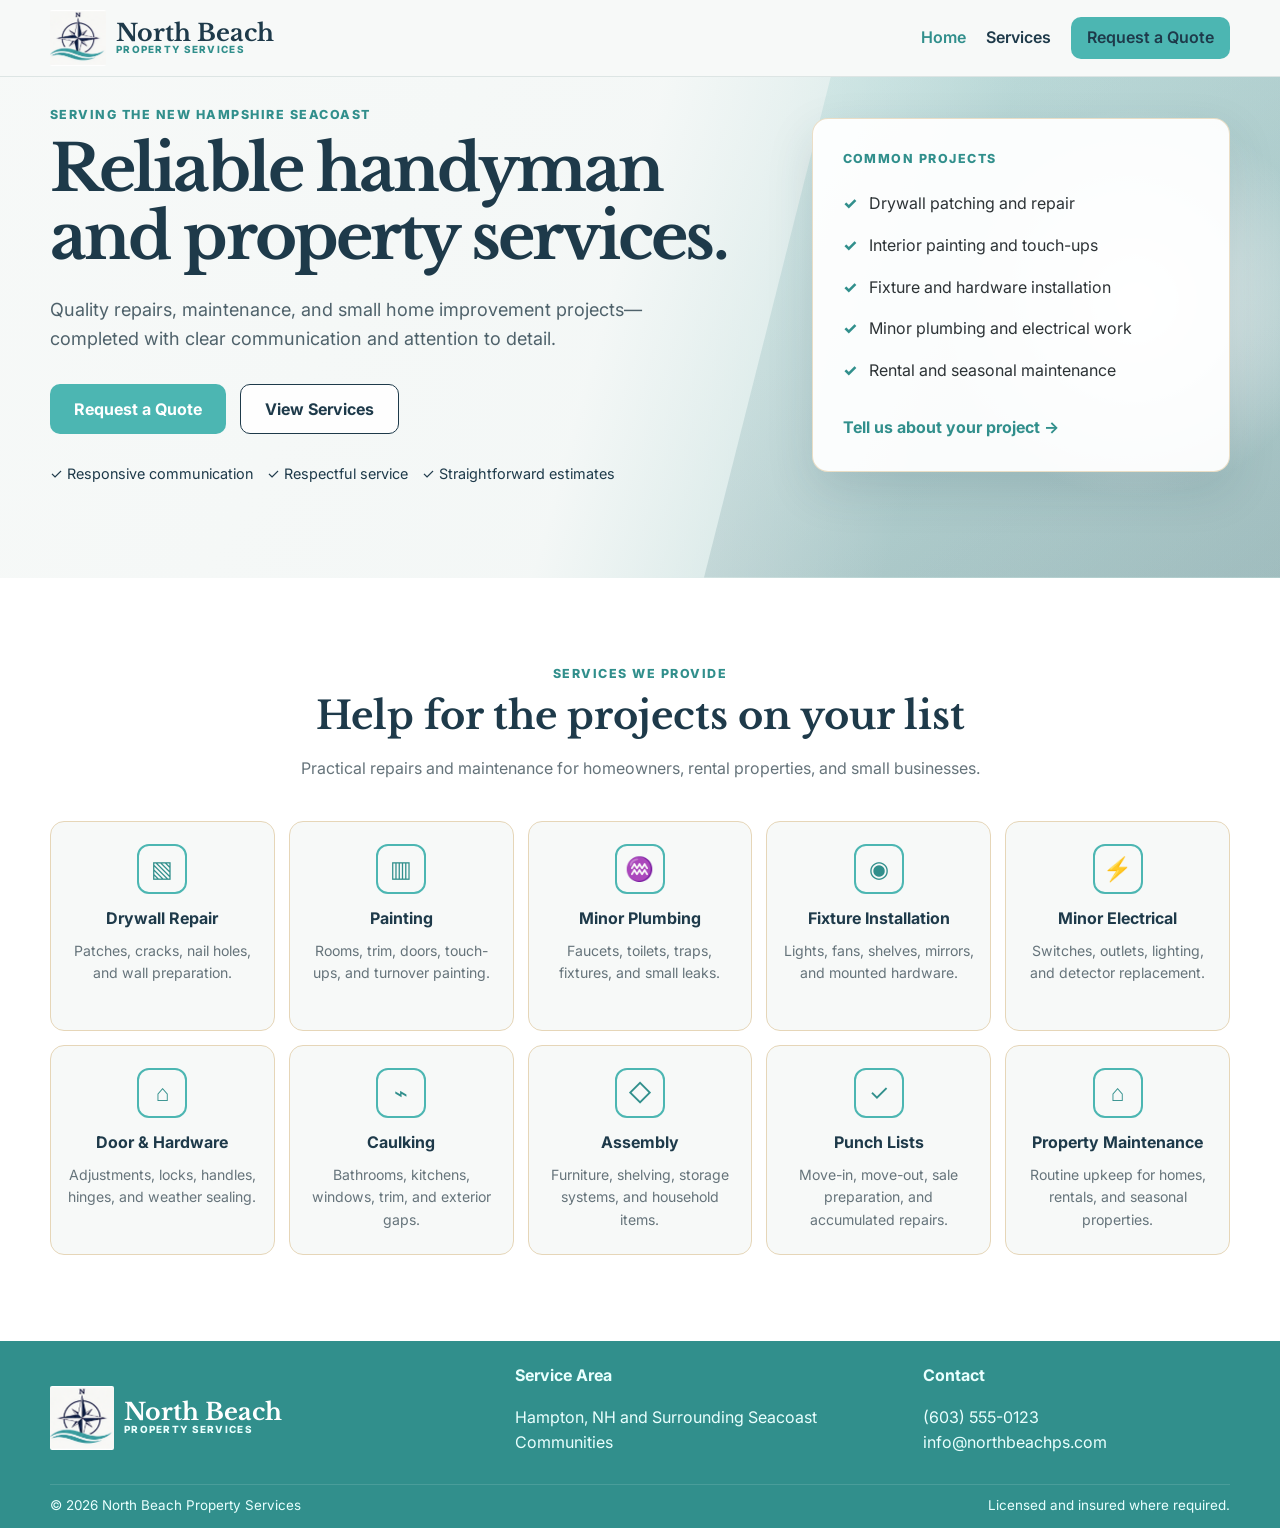
==== index.html @ c3ef2d7e "Updated header" ====
<!DOCTYPE html>
<html lang="en">
<head>
  <meta charset="UTF-8" />
  <meta name="viewport" content="width=device-width, initial-scale=1.0" />
  <meta name="description" content="North Beach Property Services provides dependable handyman, repair, and property maintenance services across the New Hampshire Seacoast." />
  <title>North Beach Property Services | Handyman & Property Maintenance</title>
  <link rel="preconnect" href="https://fonts.googleapis.com">
  <link rel="preconnect" href="https://fonts.gstatic.com" crossorigin>
  <link href="https://fonts.googleapis.com/css2?family=Inter:wght@400;500;600;700&family=Libre+Baskerville:wght@400;700&display=swap" rel="stylesheet">
  <link rel="stylesheet" href="styles.css" />
</head>
<body>
  <header class="site-header">
    <div class="container nav-wrap">
      <a class="brand" href="index.html" aria-label="North Beach Property Services home">
        <span class="logo-mark" aria-hidden="true"></span>
        <span class="brand-text">
          <span class="brand-name">North Beach</span>
          <span class="brand-subtitle">Property Services</span>
        </span>
      </a>
      <button class="menu-button" aria-label="Open navigation" aria-expanded="false">&#9776;</button>
      <nav class="site-nav" aria-label="Primary navigation">
        <a class="active" href="index.html">Home</a>
        <a href="#services">Services</a>
        <a class="button button-small" href="quote.html">Request a Quote</a>
      </nav>
    </div>
  </header>

  <main>
    <section class="hero">
      <div class="hero-overlay"></div>
      <div class="container hero-grid">
        <div class="hero-copy-wrap">
          <p class="eyebrow">Serving the New Hampshire Seacoast</p>
          <h1>Reliable handyman and property services.</h1>
          <p class="hero-copy">
            Quality repairs, maintenance, and small home improvement projects—completed
            with clear communication and attention to detail.
          </p>
          <div class="hero-actions">
            <a class="button" href="quote.html">Request a Quote</a>
            <a class="button button-secondary" href="#services">View Services</a>
          </div>
          <div class="trust-row">
            <span>✓ Responsive communication</span>
            <span>✓ Respectful service</span>
            <span>✓ Straightforward estimates</span>
          </div>
        </div>
        <aside class="hero-card">
          <p class="eyebrow">Common projects</p>
          <ul class="check-list">
            <li>Drywall patching and repair</li>
            <li>Interior painting and touch-ups</li>
            <li>Fixture and hardware installation</li>
            <li>Minor plumbing and electrical work</li>
            <li>Rental and seasonal maintenance</li>
          </ul>
          <a class="text-link" href="quote.html">Tell us about your project →</a>
        </aside>
      </div>
    </section>

    <section class="section services-section" id="services">
      <div class="container">
        <div class="section-heading centered">
          <p class="eyebrow">Services we provide</p>
          <h2>Help for the projects on your list</h2>
          <p>Practical repairs and maintenance for homeowners, rental properties, and small businesses.</p>
        </div>
        <div class="service-grid">
          <article class="service-card"><span class="service-icon">▧</span><h3>Drywall Repair</h3><p>Patches, cracks, nail holes, and wall preparation.</p></article>
          <article class="service-card"><span class="service-icon">▥</span><h3>Painting</h3><p>Rooms, trim, doors, touch-ups, and turnover painting.</p></article>
          <article class="service-card"><span class="service-icon">♒</span><h3>Minor Plumbing</h3><p>Faucets, toilets, traps, fixtures, and small leaks.</p></article>
          <article class="service-card"><span class="service-icon">◉</span><h3>Fixture Installation</h3><p>Lights, fans, shelves, mirrors, and mounted hardware.</p></article>
          <article class="service-card"><span class="service-icon">⚡</span><h3>Minor Electrical</h3><p>Switches, outlets, lighting, and detector replacement.</p></article>
          <article class="service-card"><span class="service-icon">⌂</span><h3>Door & Hardware</h3><p>Adjustments, locks, handles, hinges, and weather sealing.</p></article>
          <article class="service-card"><span class="service-icon">⌁</span><h3>Caulking</h3><p>Bathrooms, kitchens, windows, trim, and exterior gaps.</p></article>
          <article class="service-card"><span class="service-icon">◇</span><h3>Assembly</h3><p>Furniture, shelving, storage systems, and household items.</p></article>
          <article class="service-card"><span class="service-icon">✓</span><h3>Punch Lists</h3><p>Move-in, move-out, sale preparation, and accumulated repairs.</p></article>
          <article class="service-card"><span class="service-icon">⌂</span><h3>Property Maintenance</h3><p>Routine upkeep for homes, rentals, and seasonal properties.</p></article>
        </div>
      </div>
    </section>

  </main>

  <footer class="site-footer">
    <div class="container footer-grid">
      <div class="footer-brand" aria-label="North Beach Property Services">
        <span class="logo-mark" aria-hidden="true"></span>
        <span class="brand-text">
          <span class="brand-name">North Beach</span>
          <span class="brand-subtitle">Property Services</span>
        </span>
      </div>
      <div><strong>Service Area</strong><p>Hampton, NH and Surrounding Seacoast Communities</p></div>
      <div><strong>Contact</strong><p><a href="tel:+16035550123">(603) 555-0123</a><br><a href="mailto:info@northbeachps.com">info@northbeachps.com</a></p></div>
    </div>
    <div class="container footer-bottom">
      <span>© <span id="year"></span> North Beach Property Services</span>
      <span>Licensed and insured where required.</span>
    </div>
  </footer>
  <script src="site.js"></script>
</body>
</html>
---- styles.css ----
/* North Beach Property Services — Seafoam & Slate */
:root {
  --slate: #1E3A4A;
  --slate-dark: #132A37;
  --seafoam: #4CB6B2;
  --seafoam-dark: #318F8C;
  --sand: #E6D6B8;
  --foam: #F7F9F8;
  --charcoal: #2D3336;
  --white: #FFFFFF;
  --muted: #66747B;
  --line: #DDE5E4;
  --shadow: 0 18px 48px rgba(30, 58, 74, .13);
  --radius: 16px;
}
* { box-sizing: border-box; }
html { scroll-behavior: smooth; }
body { margin:0; color:var(--charcoal); background:var(--foam); font-family:"Inter",sans-serif; line-height:1.6; }
a { color:inherit; }
.container { width:min(1180px,calc(100% - 40px)); margin:auto; }
.narrow { width:min(780px,calc(100% - 40px)); }
.site-header { position:sticky; top:0; z-index:20; background:rgba(247,249,248,.96); border-bottom:1px solid var(--line); backdrop-filter:blur(10px); }
.nav-wrap { min-height:76px; display:flex; align-items:center; justify-content:space-between; gap:22px; }
.site-header .brand,.footer-brand { display:inline-flex !important; align-items:center; flex-direction:row; gap:10px; text-decoration:none !important; }
.brand { flex:0 1 auto; min-width:0; }
.logo-mark { width:56px; height:56px; display:block; overflow:hidden; flex:0 0 auto; border-radius:2px; background:url("north_beach_compass_waves_logo.png") center / 134% auto no-repeat; }
.brand > img { width:56px !important; height:56px !important; display:block; object-fit:cover; flex:0 0 auto; }
.brand-text { display:grid; gap:1px; line-height:1; }
.brand-text,.brand-text span { text-decoration:none !important; }
.brand-name { color:var(--slate); font-family:"Libre Baskerville",serif; font-size:1.48rem; font-weight:700; white-space:nowrap; }
.brand-subtitle { color:var(--seafoam-dark); font-size:.62rem; font-weight:800; letter-spacing:.13em; text-transform:uppercase; white-space:nowrap; }
.site-nav { display:flex; align-items:center; gap:20px; flex:0 0 auto; }
.site-nav a { text-decoration:none; font-weight:600; color:var(--slate); }
.site-nav a:hover:not(.button), .site-nav a.active:not(.button) { color:var(--seafoam-dark); }
.menu-button { display:none; border:0; background:transparent; color:var(--slate); font-size:1.6rem; }
.button { display:inline-flex; align-items:center; justify-content:center; min-height:50px; padding:0 24px; border:0; border-radius:10px; background:var(--seafoam); color:var(--white); text-decoration:none; font:inherit; font-weight:700; cursor:pointer; transition:.2s; }
.button:hover { background:var(--seafoam-dark); transform:translateY(-1px); }
.site-nav .button.active { background:var(--slate); color:var(--white); box-shadow:inset 0 0 0 2px var(--seafoam); }
.site-nav .button.active:hover { background:var(--slate-dark); }
.button-small { min-height:42px; padding:0 16px; }
.button-secondary { color:var(--slate); background:rgba(255,255,255,.9); border:1px solid var(--slate); }
.button-secondary:hover { background:var(--white); }
.button-light { color:var(--slate); background:var(--white); }
.eyebrow { margin:0 0 10px; color:var(--seafoam-dark); font-size:.78rem; font-weight:800; letter-spacing:.12em; text-transform:uppercase; }
h1,h2,h3 { color:var(--slate); }
h1,h2 { font-family:"Libre Baskerville",serif; }
.hero { position:relative; overflow:hidden; padding:28px 0 92px; background:linear-gradient(105deg,rgba(247,249,248,.98) 0%,rgba(247,249,248,.94) 47%,rgba(247,249,248,.25) 72%), linear-gradient(140deg,#d9eceb,#a9cfcd); }
.hero:after { content:""; position:absolute; inset:0 0 0 55%; background:radial-gradient(circle at 75% 45%,rgba(255,255,255,.9),transparent 38%), linear-gradient(145deg,rgba(76,182,178,.12),rgba(30,58,74,.18)); clip-path:polygon(22% 0,100% 0,100% 100%,0 100%); }
.hero-grid { position:relative; z-index:2; display:grid; grid-template-columns:1.2fr .72fr; gap:64px; align-items:center; }
.hero h1 { max-width:720px; margin:0; font-size:clamp(2.7rem,5vw,4.8rem); line-height:1.06; letter-spacing:-.045em; }
.hero-copy { max-width:650px; margin:24px 0 0; font-size:1.13rem; color:#4F626B; }
.hero-actions,.trust-row { display:flex; flex-wrap:wrap; gap:14px; }
.hero-actions { margin-top:32px; }
.trust-row { margin-top:28px; color:var(--slate); font-size:.9rem; }
.hero-card { padding:30px; background:rgba(255,255,255,.94); border:1px solid rgba(230,214,184,.8); border-radius:var(--radius); box-shadow:var(--shadow); }
.check-list { margin:14px 0 24px; padding:0; list-style:none; }
.check-list li { position:relative; padding:8px 0 8px 26px; }
.check-list li:before { content:"✓"; position:absolute; left:0; color:var(--seafoam-dark); font-weight:800; }
.text-link { color:var(--seafoam-dark); font-weight:700; text-decoration:none; }
.section { padding:86px 0; }
.services-section { background:var(--white); }
.section-heading { max-width:760px; margin-bottom:40px; }
.centered { text-align:center; margin-left:auto; margin-right:auto; }
.section-heading h2,.cta h2,.area-section h2 { margin:0; font-size:clamp(2rem,3vw,3rem); line-height:1.2; }
.section-heading p:not(.eyebrow), .area-section p { color:var(--muted); }
.service-grid { display:grid; grid-template-columns:repeat(5,1fr); gap:14px; }
.service-card { min-height:210px; padding:22px 16px; text-align:center; border:1px solid var(--sand); border-radius:14px; background:var(--foam); transition:.2s; }
.service-card:hover { transform:translateY(-4px); box-shadow:var(--shadow); }
.service-icon { display:grid; place-items:center; width:50px; height:50px; margin:0 auto 12px; color:var(--seafoam-dark); border:2px solid var(--seafoam); border-radius:12px; font-size:1.45rem; }
.service-card h3 { margin:0 0 8px; font-size:1rem; }
.service-card p { margin:0; color:var(--muted); font-size:.88rem; }
.process-section { background:linear-gradient(135deg,#F2EBDD,var(--foam)); }
.steps { display:grid; grid-template-columns:repeat(3,1fr); gap:24px; }
.steps article { padding:30px; text-align:center; background:rgba(255,255,255,.86); border:1px solid var(--sand); border-radius:var(--radius); }
.steps span,.form-section-heading>span { display:inline-grid; place-items:center; width:42px; height:42px; border-radius:50%; color:white; background:var(--seafoam); font-weight:800; }
.steps p { color:var(--muted); }
.area-section { background:var(--white); }
.area-grid { display:grid; grid-template-columns:1.2fr .8fr; gap:36px; align-items:center; }
.area-card { padding:28px; border-left:5px solid var(--seafoam); background:var(--foam); border-radius:12px; }
.cta { padding:58px 0; color:white; background:linear-gradient(120deg,var(--seafoam),#66C6C2); }
.cta .eyebrow { color:#E9FFFE; }
.cta h2 { color:white; }
.cta-inner { display:flex; align-items:center; justify-content:space-between; gap:30px; }
.site-footer { padding:22px 0 12px; color:#E9FFFE; background:var(--seafoam-dark); }
.footer-grid { display:grid; grid-template-columns:1.15fr 1fr .8fr; gap:24px; align-items:center; }
.footer-brand .logo-mark { width:64px; height:64px; }
.footer-brand .brand-name { color:var(--white); }
.footer-brand .brand-subtitle { color:inherit; }
.site-footer p { color:#E9FFFE; }
.site-footer a { text-decoration:none; }
.footer-bottom { display:flex; justify-content:space-between; gap:20px; margin-top:12px; padding-top:10px; border-top:1px solid rgba(255,255,255,.12); font-size:.84rem; }
.page-hero { position:relative; overflow:hidden; padding:28px 0 72px; background:linear-gradient(105deg,rgba(247,249,248,.98) 0%,rgba(247,249,248,.94) 58%,rgba(247,249,248,.35) 78%), linear-gradient(140deg,#d9eceb,#a9cfcd); }
.page-hero:after { content:""; position:absolute; inset:0 0 0 55%; background:radial-gradient(circle at 75% 45%,rgba(255,255,255,.9),transparent 38%), linear-gradient(145deg,rgba(76,182,178,.12),rgba(30,58,74,.18)); clip-path:polygon(22% 0,100% 0,100% 100%,0 100%); }
.page-hero .container { position:relative; z-index:2; margin-left:max(20px,calc((100% - 1180px) / 2)); margin-right:auto; }
.quote-hero-grid { display:grid; grid-template-columns:minmax(0,1.15fr) 360px; gap:56px; align-items:center; }
.page-hero h1 { max-width:760px; margin:0; color:var(--slate); font-size:clamp(2.7rem,5vw,4.8rem); line-height:1.06; letter-spacing:-.045em; }
.page-hero p:not(.eyebrow) { max-width:650px; margin:24px 0 0; color:#4F626B; font-size:1.13rem; }
.quote-flow { display:grid; gap:10px; padding:22px; background:rgba(255,255,255,.94); border:1px solid rgba(230,214,184,.8); border-radius:var(--radius); box-shadow:var(--shadow); }
.flow-step { position:relative; display:grid; grid-template-columns:42px 1fr; gap:14px; align-items:center; }
.flow-step:not(:last-child) { padding-bottom:12px; }
.flow-step:not(:last-child):after { content:""; position:absolute; left:20px; top:48px; bottom:-4px; width:2px; background:var(--sand); }
.flow-step span { display:grid; place-items:center; width:42px; height:42px; border-radius:50%; color:white; background:var(--seafoam); font-weight:800; }
.flow-step p { margin:0; color:var(--slate); font-weight:700; line-height:1.35; }
.flow-step p:not(.eyebrow) { margin:0; }
.quote-section { background:var(--white); }
.quote-layout { display:grid; grid-template-columns:minmax(0,1fr) 320px; gap:28px; align-items:start; }
.quote-form,.sidebar-card { background:white; border:1px solid var(--line); border-radius:var(--radius); box-shadow:0 8px 30px rgba(30,58,74,.07); }
.form-section { padding:34px; }
.form-section-heading { display:flex; gap:16px; align-items:flex-start; margin-bottom:26px; }
.form-section-heading h2 { margin:0; }
.form-section-heading p { margin:2px 0 0; color:var(--muted); }
.quote-sidebar { display:grid; gap:18px; position:sticky; top:104px; }
.sidebar-card { padding:24px; }
.sidebar-card h3 { margin-top:0; }
.sidebar-card ol { padding-left:20px; color:var(--muted); }
.warning-card { background:#FFF9EE; border-color:var(--sand); }
.jobber-form-wrapper { overflow:visible; }
.jobber-embed { width:100%; min-height:700px; }
.jobber-embed iframe { display:block; width:100%; min-height:700px; border:0; }
.jobber-placeholder { display:grid; min-height:420px; place-content:center; padding:32px; text-align:center; color:var(--muted); background:var(--foam); border:2px dashed var(--sand); border-radius:12px; }
.jobber-placeholder h3 { margin:0 0 8px; }
@media(max-width:1000px){ .service-grid{grid-template-columns:repeat(3,1fr);} .hero-grid,.quote-hero-grid,.quote-layout,.area-grid,.footer-grid{grid-template-columns:1fr;} .quote-sidebar{position:static;} }
@media(max-width:900px){ .menu-button{display:block;} .site-nav{display:none;position:absolute;top:76px;left:0;right:0;padding:20px;flex-direction:column;align-items:stretch;background:var(--foam);border-bottom:1px solid var(--line);} .site-nav.open{display:flex;} }
@media(max-width:640px){ .container{width:min(100% - 28px,1180px);} .hero{padding:24px 0 72px;} .section{padding:62px 0;} .service-grid,.steps{grid-template-columns:1fr;} .hero-card{display:none;} .hero-actions,.trust-row,.cta-inner,.footer-bottom{flex-direction:column;align-items:stretch;} .button{width:100%;} .form-section{padding:24px 18px;} .logo-mark{width:50px;height:50px;} .brand-name{font-size:1.22rem;} .brand-subtitle{font-size:.54rem;letter-spacing:.1em;} .footer-brand .logo-mark{width:72px;height:72px;} }
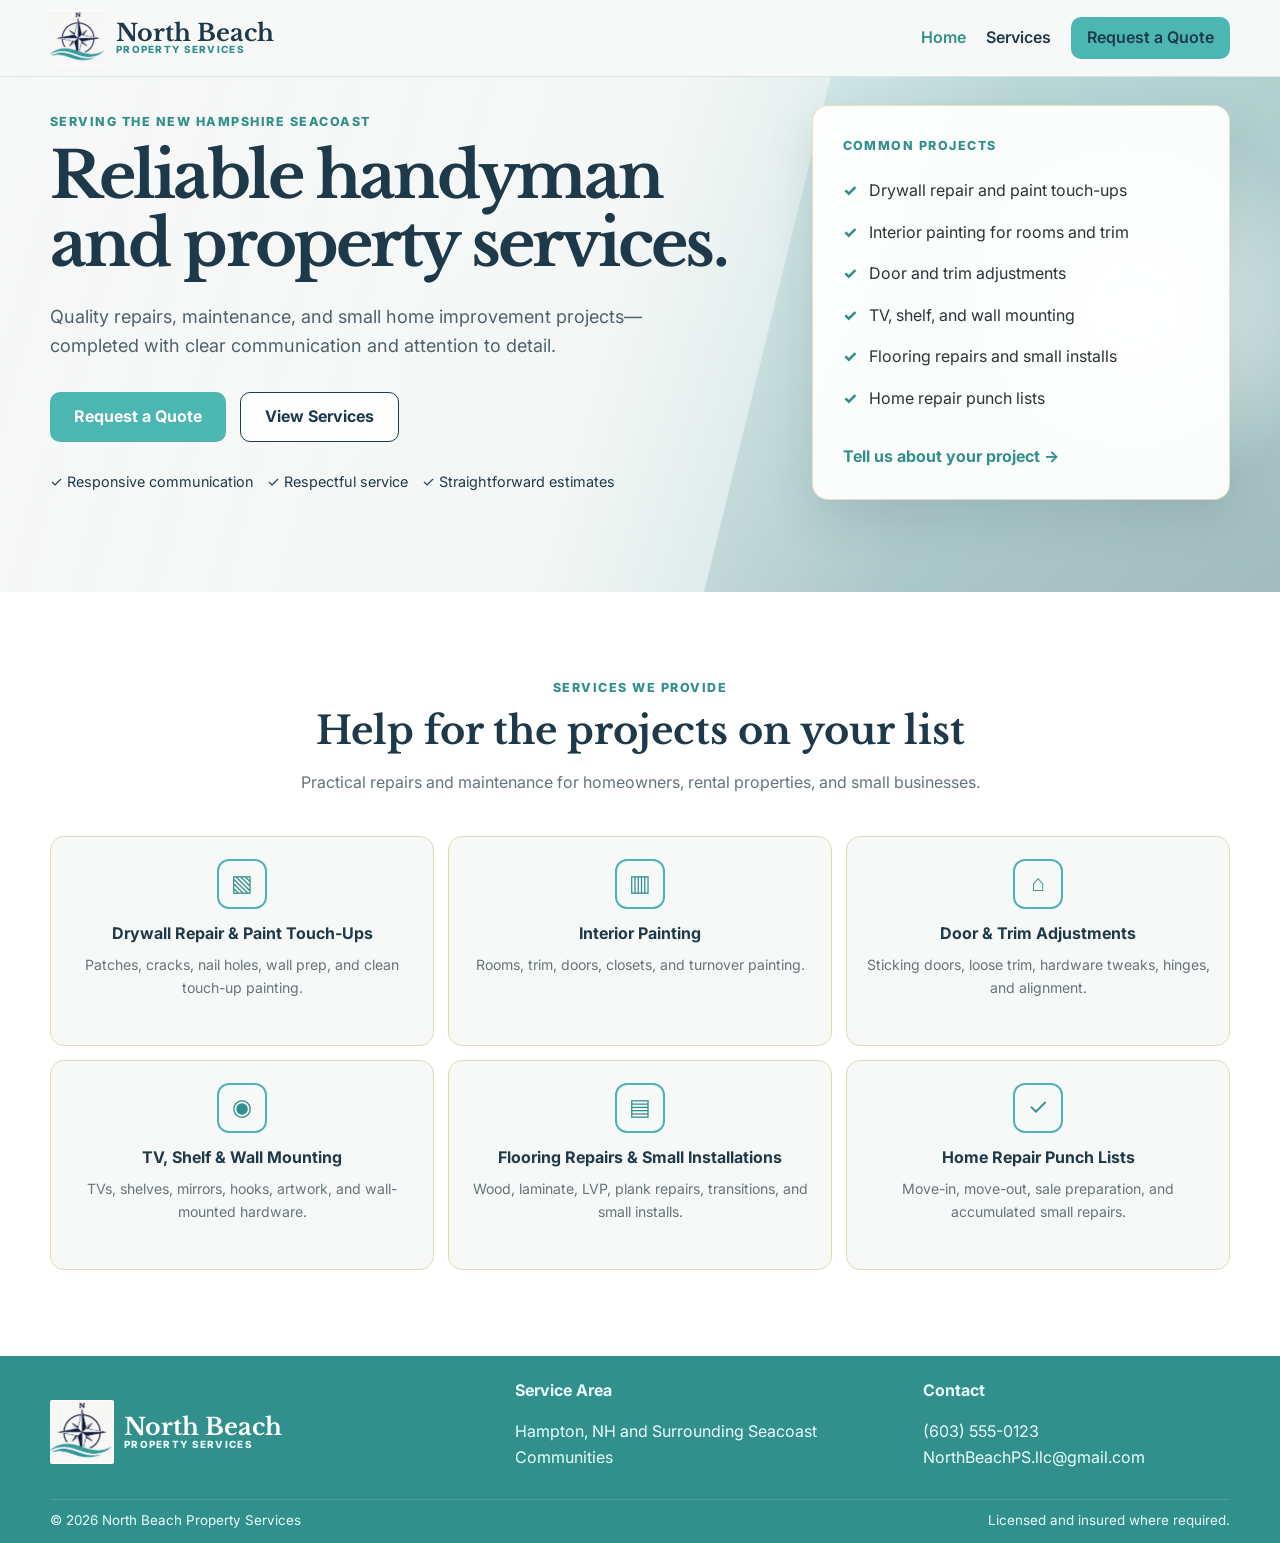
==== commit 98e279de: "Update site after rename of repository" ====
--- a/index.html
+++ b/index.html
@@ -53,11 +53,12 @@
         <aside class="hero-card">
           <p class="eyebrow">Common projects</p>
           <ul class="check-list">
-            <li>Drywall patching and repair</li>
-            <li>Interior painting and touch-ups</li>
-            <li>Fixture and hardware installation</li>
-            <li>Minor plumbing and electrical work</li>
-            <li>Rental and seasonal maintenance</li>
+            <li>Drywall repair and paint touch-ups</li>
+            <li>Interior painting for rooms and trim</li>
+            <li>Door and trim adjustments</li>
+            <li>TV, shelf, and wall mounting</li>
+            <li>Flooring repairs and small installs</li>
+            <li>Home repair punch lists</li>
           </ul>
           <a class="text-link" href="quote.html">Tell us about your project →</a>
         </aside>
@@ -72,16 +73,12 @@
           <p>Practical repairs and maintenance for homeowners, rental properties, and small businesses.</p>
         </div>
         <div class="service-grid">
-          <article class="service-card"><span class="service-icon">▧</span><h3>Drywall Repair</h3><p>Patches, cracks, nail holes, and wall preparation.</p></article>
-          <article class="service-card"><span class="service-icon">▥</span><h3>Painting</h3><p>Rooms, trim, doors, touch-ups, and turnover painting.</p></article>
-          <article class="service-card"><span class="service-icon">♒</span><h3>Minor Plumbing</h3><p>Faucets, toilets, traps, fixtures, and small leaks.</p></article>
-          <article class="service-card"><span class="service-icon">◉</span><h3>Fixture Installation</h3><p>Lights, fans, shelves, mirrors, and mounted hardware.</p></article>
-          <article class="service-card"><span class="service-icon">⚡</span><h3>Minor Electrical</h3><p>Switches, outlets, lighting, and detector replacement.</p></article>
-          <article class="service-card"><span class="service-icon">⌂</span><h3>Door & Hardware</h3><p>Adjustments, locks, handles, hinges, and weather sealing.</p></article>
-          <article class="service-card"><span class="service-icon">⌁</span><h3>Caulking</h3><p>Bathrooms, kitchens, windows, trim, and exterior gaps.</p></article>
-          <article class="service-card"><span class="service-icon">◇</span><h3>Assembly</h3><p>Furniture, shelving, storage systems, and household items.</p></article>
-          <article class="service-card"><span class="service-icon">✓</span><h3>Punch Lists</h3><p>Move-in, move-out, sale preparation, and accumulated repairs.</p></article>
-          <article class="service-card"><span class="service-icon">⌂</span><h3>Property Maintenance</h3><p>Routine upkeep for homes, rentals, and seasonal properties.</p></article>
+          <article class="service-card"><span class="service-icon">▧</span><h3>Drywall Repair & Paint Touch-Ups</h3><p>Patches, cracks, nail holes, wall prep, and clean touch-up painting.</p></article>
+          <article class="service-card"><span class="service-icon">▥</span><h3>Interior Painting</h3><p>Rooms, trim, doors, closets, and turnover painting.</p></article>
+          <article class="service-card"><span class="service-icon">⌂</span><h3>Door & Trim Adjustments</h3><p>Sticking doors, loose trim, hardware tweaks, hinges, and alignment.</p></article>
+          <article class="service-card"><span class="service-icon">◉</span><h3>TV, Shelf & Wall Mounting</h3><p>TVs, shelves, mirrors, hooks, artwork, and wall-mounted hardware.</p></article>
+          <article class="service-card"><span class="service-icon">▤</span><h3>Flooring Repairs & Small Installations</h3><p>Wood, laminate, LVP, plank repairs, transitions, and small installs.</p></article>
+          <article class="service-card"><span class="service-icon">✓</span><h3>Home Repair Punch Lists</h3><p>Move-in, move-out, sale preparation, and accumulated small repairs.</p></article>
         </div>
       </div>
     </section>
@@ -98,7 +95,7 @@
         </span>
       </div>
       <div><strong>Service Area</strong><p>Hampton, NH and Surrounding Seacoast Communities</p></div>
-      <div><strong>Contact</strong><p><a href="tel:+16035550123">(603) 555-0123</a><br><a href="mailto:info@northbeachps.com">info@northbeachps.com</a></p></div>
+      <div><strong>Contact</strong><p><a href="tel:+16035550123">(603) 555-0123</a><br><a href="mailto:NorthBeachPS.llc@gmail.com">NorthBeachPS.llc@gmail.com</a></p></div>
     </div>
     <div class="container footer-bottom">
       <span>© <span id="year"></span> North Beach Property Services</span>
--- a/styles.css
+++ b/styles.css
@@ -63,9 +63,8 @@
 .centered { text-align:center; margin-left:auto; margin-right:auto; }
 .section-heading h2,.cta h2,.area-section h2 { margin:0; font-size:clamp(2rem,3vw,3rem); line-height:1.2; }
 .section-heading p:not(.eyebrow), .area-section p { color:var(--muted); }
-.service-grid { display:grid; grid-template-columns:repeat(5,1fr); gap:14px; }
-.service-card { min-height:210px; padding:22px 16px; text-align:center; border:1px solid var(--sand); border-radius:14px; background:var(--foam); transition:.2s; }
-.service-card:hover { transform:translateY(-4px); box-shadow:var(--shadow); }
+.service-grid { display:grid; grid-template-columns:repeat(3,1fr); gap:14px; }
+.service-card { min-height:210px; padding:22px 16px; text-align:center; border:1px solid var(--sand); border-radius:14px; background:var(--foam); }
 .service-icon { display:grid; place-items:center; width:50px; height:50px; margin:0 auto 12px; color:var(--seafoam-dark); border:2px solid var(--seafoam); border-radius:12px; font-size:1.45rem; }
 .service-card h3 { margin:0 0 8px; font-size:1rem; }
 .service-card p { margin:0; color:var(--muted); font-size:.88rem; }
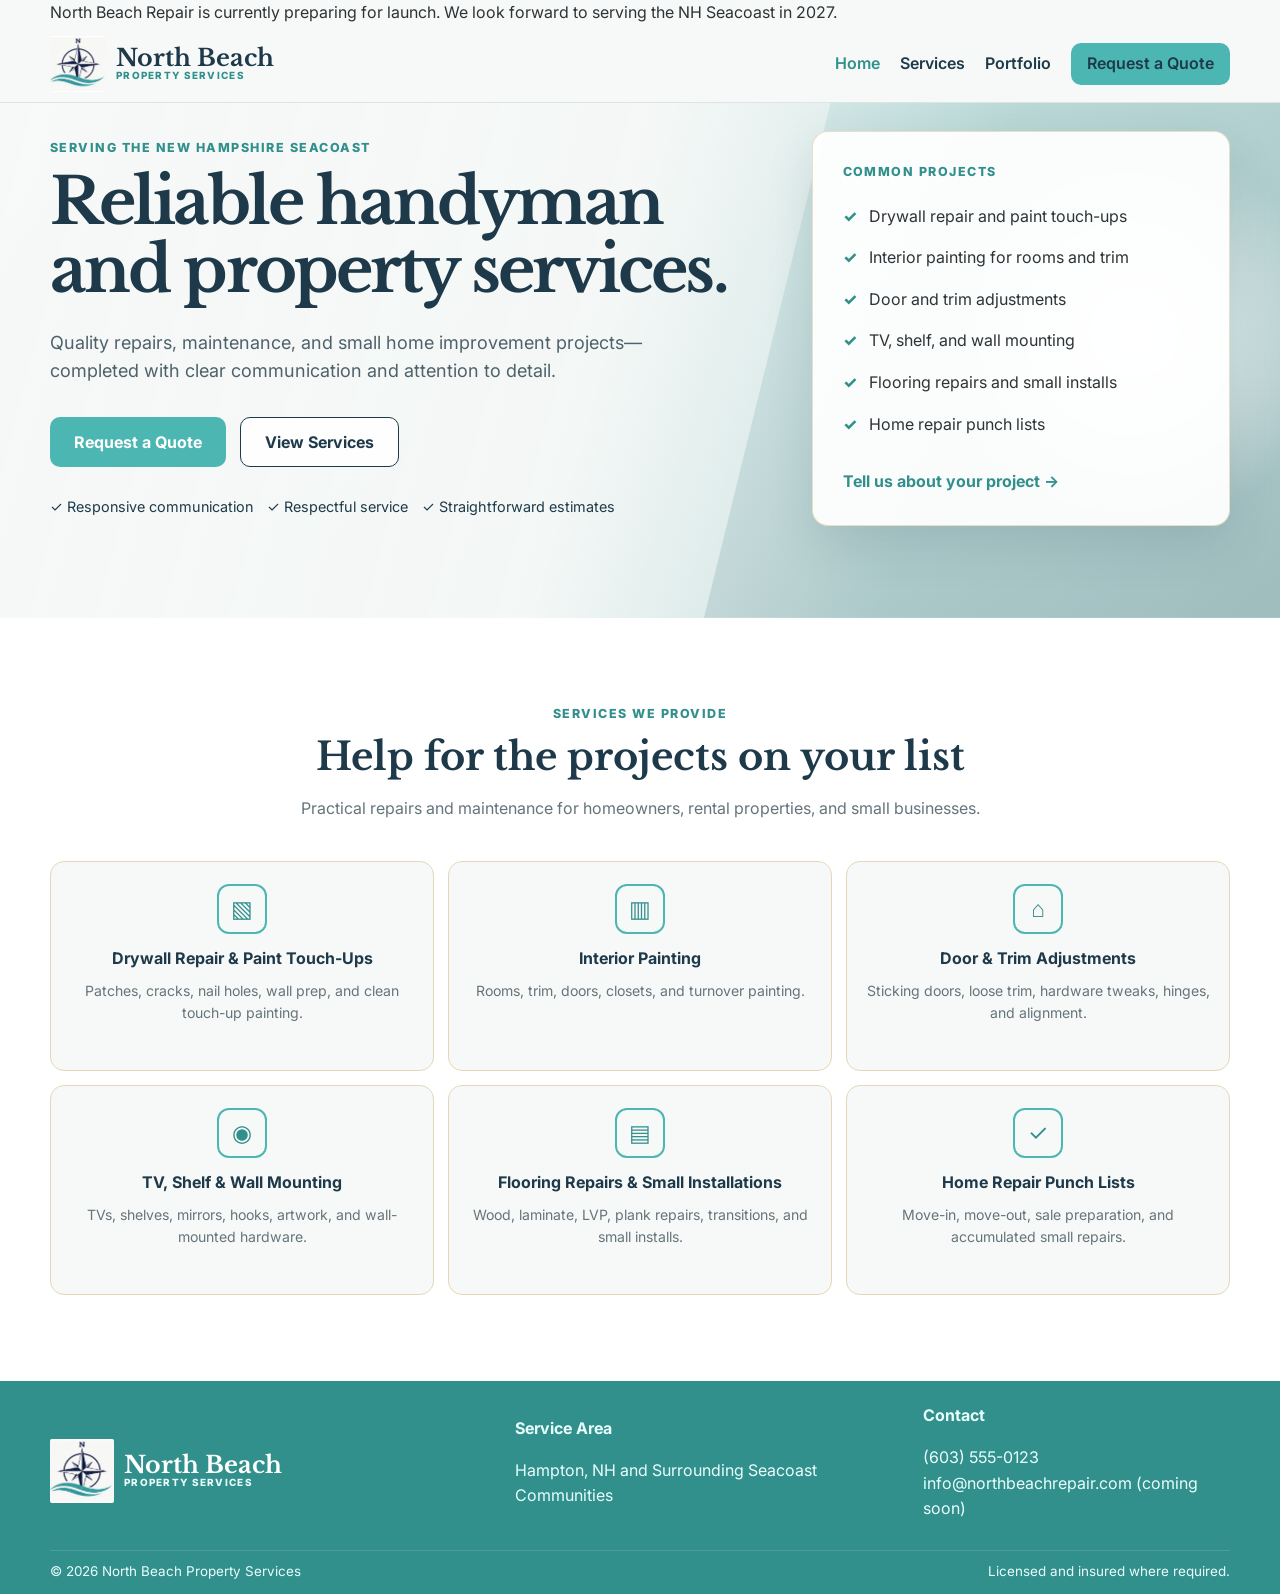
==== commit 3172674f: "Update construction notices and broke links for quote" ====
--- a/index.html
+++ b/index.html
@@ -12,6 +12,9 @@
 </head>
 <body>
   <header class="site-header">
+    <div class="launch-banner">
+      <div class="container">North Beach Repair is currently preparing for launch. We look forward to serving the NH Seacoast in 2027.</div>
+    </div>
     <div class="container nav-wrap">
       <a class="brand" href="index.html" aria-label="North Beach Property Services home">
         <span class="logo-mark" aria-hidden="true"></span>
@@ -24,7 +27,8 @@
       <nav class="site-nav" aria-label="Primary navigation">
         <a class="active" href="index.html">Home</a>
         <a href="#services">Services</a>
-        <a class="button button-small" href="quote.html">Request a Quote</a>
+        <a href="portfolio.html">Portfolio</a>
+        <a class="button button-small button-disabled" href="#" aria-disabled="true" data-launch-href="quote.html">Request a Quote</a>
       </nav>
     </div>
   </header>
@@ -41,7 +45,7 @@
             with clear communication and attention to detail.
           </p>
           <div class="hero-actions">
-            <a class="button" href="quote.html">Request a Quote</a>
+            <a class="button button-disabled" href="#" aria-disabled="true" data-launch-href="quote.html">Request a Quote</a>
             <a class="button button-secondary" href="#services">View Services</a>
           </div>
           <div class="trust-row">
@@ -60,7 +64,7 @@
             <li>Flooring repairs and small installs</li>
             <li>Home repair punch lists</li>
           </ul>
-          <a class="text-link" href="quote.html">Tell us about your project →</a>
+          <a class="text-link link-disabled" href="#" aria-disabled="true" data-launch-href="quote.html">Tell us about your project →</a>
         </aside>
       </div>
     </section>
@@ -95,7 +99,7 @@
         </span>
       </div>
       <div><strong>Service Area</strong><p>Hampton, NH and Surrounding Seacoast Communities</p></div>
-      <div><strong>Contact</strong><p><a href="tel:+16035550123">(603) 555-0123</a><br><a href="mailto:NorthBeachPS.llc@gmail.com">NorthBeachPS.llc@gmail.com</a></p></div>
+      <div><strong>Contact</strong><p><a href="tel:+16035550123">(603) 555-0123</a><br><a href="mailto:info@northbeachrepair.com">info@northbeachrepair.com</a> (coming soon)</p></div>
     </div>
     <div class="container footer-bottom">
       <span>© <span id="year"></span> North Beach Property Services</span>
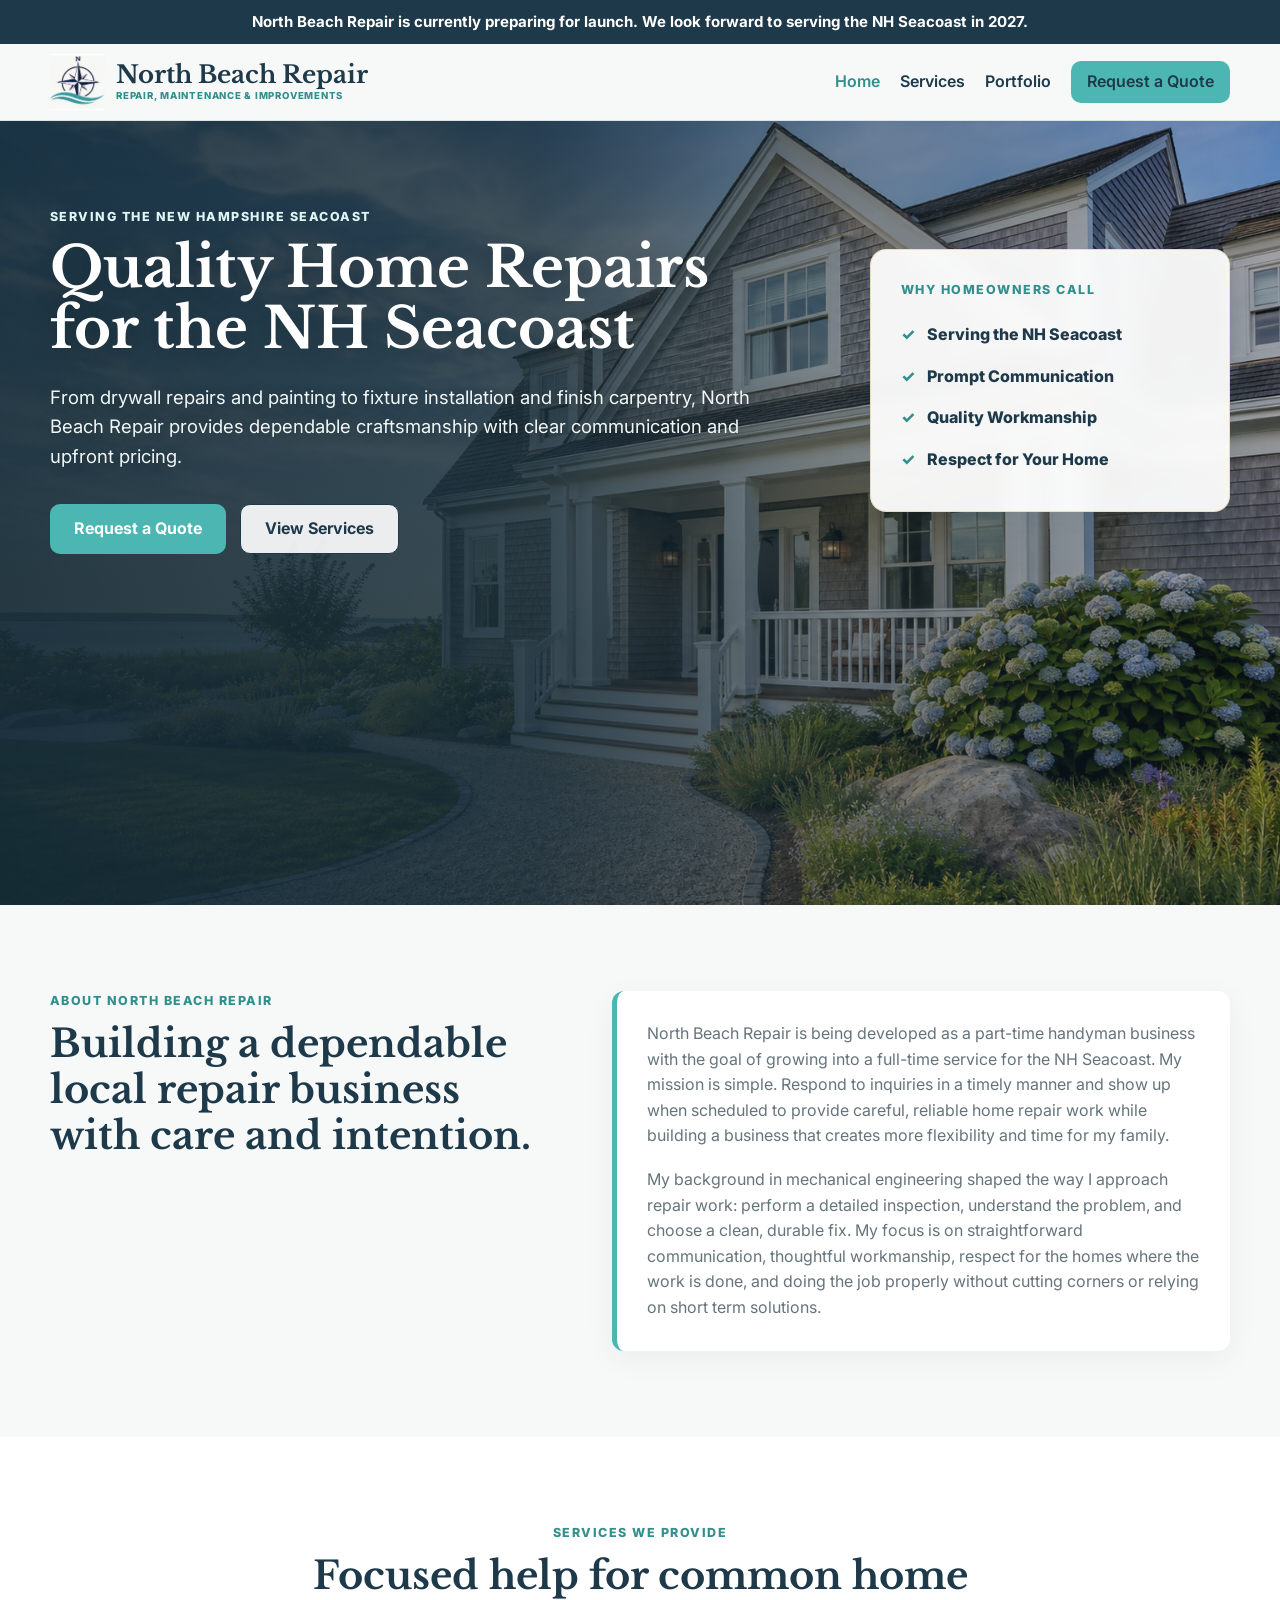
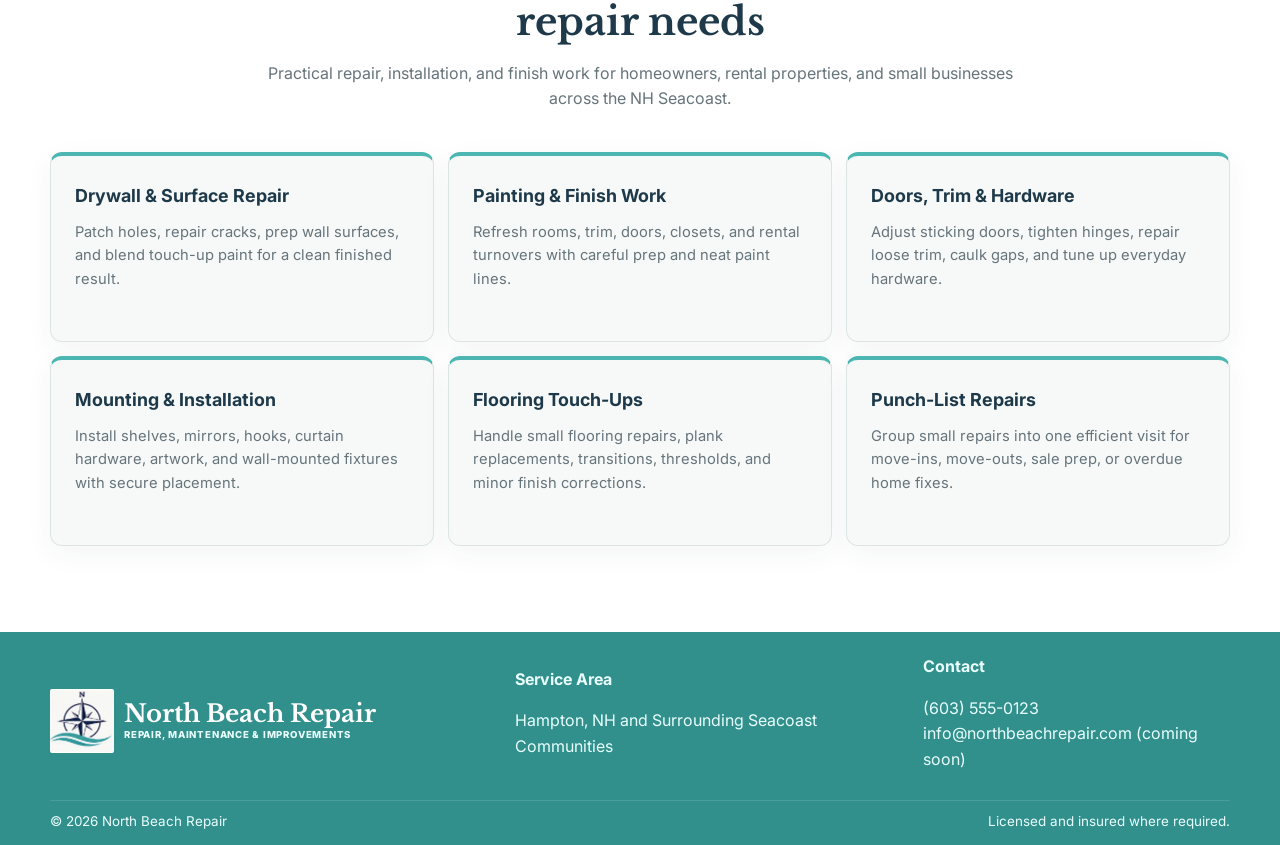
==== commit a80b6497: "Overhaul of site after moving to development branch" ====
--- a/index.html
+++ b/index.html
@@ -3,8 +3,8 @@
 <head>
   <meta charset="UTF-8" />
   <meta name="viewport" content="width=device-width, initial-scale=1.0" />
-  <meta name="description" content="North Beach Property Services provides dependable handyman, repair, and property maintenance services across the New Hampshire Seacoast." />
-  <title>North Beach Property Services | Handyman & Property Maintenance</title>
+  <meta name="description" content="North Beach Repair provides dependable repair, maintenance, and improvement services across the New Hampshire Seacoast." />
+  <title>North Beach Repair | Repair, Maintenance & Improvements</title>
   <link rel="preconnect" href="https://fonts.googleapis.com">
   <link rel="preconnect" href="https://fonts.gstatic.com" crossorigin>
   <link href="https://fonts.googleapis.com/css2?family=Inter:wght@400;500;600;700&family=Libre+Baskerville:wght@400;700&display=swap" rel="stylesheet">
@@ -16,11 +16,11 @@
       <div class="container">North Beach Repair is currently preparing for launch. We look forward to serving the NH Seacoast in 2027.</div>
     </div>
     <div class="container nav-wrap">
-      <a class="brand" href="index.html" aria-label="North Beach Property Services home">
+      <a class="brand" href="index.html" aria-label="North Beach Repair home">
         <span class="logo-mark" aria-hidden="true"></span>
         <span class="brand-text">
-          <span class="brand-name">North Beach</span>
-          <span class="brand-subtitle">Property Services</span>
+          <span class="brand-name">North Beach Repair</span>
+          <span class="brand-subtitle">Repair, Maintenance &amp; Improvements</span>
         </span>
       </a>
       <button class="menu-button" aria-label="Open navigation" aria-expanded="false">&#9776;</button>
@@ -28,7 +28,7 @@
         <a class="active" href="index.html">Home</a>
         <a href="#services">Services</a>
         <a href="portfolio.html">Portfolio</a>
-        <a class="button button-small button-disabled" href="#" aria-disabled="true" data-launch-href="quote.html">Request a Quote</a>
+        <a class="button button-small" href="quote.html">Request a Quote</a>
       </nav>
     </div>
   </header>
@@ -39,33 +39,41 @@
       <div class="container hero-grid">
         <div class="hero-copy-wrap">
           <p class="eyebrow">Serving the New Hampshire Seacoast</p>
-          <h1>Reliable handyman and property services.</h1>
+          <h1>Quality Home Repairs for the NH Seacoast</h1>
           <p class="hero-copy">
-            Quality repairs, maintenance, and small home improvement projects—completed
-            with clear communication and attention to detail.
+            From drywall repairs and painting to fixture installation and finish carpentry, North Beach Repair provides dependable craftsmanship with clear communication and upfront pricing.
           </p>
           <div class="hero-actions">
-            <a class="button button-disabled" href="#" aria-disabled="true" data-launch-href="quote.html">Request a Quote</a>
+            <a class="button" href="quote.html">Request a Quote</a>
             <a class="button button-secondary" href="#services">View Services</a>
-          </div>
-          <div class="trust-row">
-            <span>✓ Responsive communication</span>
-            <span>✓ Respectful service</span>
-            <span>✓ Straightforward estimates</span>
           </div>
         </div>
         <aside class="hero-card">
-          <p class="eyebrow">Common projects</p>
-          <ul class="check-list">
-            <li>Drywall repair and paint touch-ups</li>
-            <li>Interior painting for rooms and trim</li>
-            <li>Door and trim adjustments</li>
-            <li>TV, shelf, and wall mounting</li>
-            <li>Flooring repairs and small installs</li>
-            <li>Home repair punch lists</li>
+          <p class="eyebrow">Why homeowners call</p>
+          <ul class="check-list trust-list">
+            <li>Serving the NH Seacoast</li>
+            <li>Prompt Communication</li>
+            <li>Quality Workmanship</li>
+            <li>Respect for Your Home</li>
           </ul>
-          <a class="text-link link-disabled" href="#" aria-disabled="true" data-launch-href="quote.html">Tell us about your project →</a>
         </aside>
+      </div>
+    </section>
+
+    <section class="section about-section" id="about">
+      <div class="container about-grid">
+        <div class="section-heading">
+          <p class="eyebrow">About North Beach Repair</p>
+          <h2>Building a dependable local repair business with care and intention.</h2>
+        </div>
+        <div class="about-copy">
+          <p>
+            North Beach Repair is being developed as a part-time handyman business with the goal of growing into a full-time service for the NH Seacoast. My mission is simple. Respond to inquiries in a timely manner and show up when scheduled to provide careful, reliable home repair work while building a business that creates more flexibility and time for my family.
+          </p>
+          <p>
+            My background in mechanical engineering shaped the way I approach repair work: perform a detailed inspection, understand the problem, and choose a clean, durable fix. My focus is on straightforward communication, thoughtful workmanship, respect for the homes where the work is done, and doing the job properly without cutting corners or relying on short term solutions.
+          </p>
+        </div>
       </div>
     </section>
 
@@ -73,16 +81,16 @@
       <div class="container">
         <div class="section-heading centered">
           <p class="eyebrow">Services we provide</p>
-          <h2>Help for the projects on your list</h2>
-          <p>Practical repairs and maintenance for homeowners, rental properties, and small businesses.</p>
+          <h2>Focused help for common home repair needs</h2>
+          <p>Practical repair, installation, and finish work for homeowners, rental properties, and small businesses across the NH Seacoast.</p>
         </div>
         <div class="service-grid">
-          <article class="service-card"><span class="service-icon">▧</span><h3>Drywall Repair & Paint Touch-Ups</h3><p>Patches, cracks, nail holes, wall prep, and clean touch-up painting.</p></article>
-          <article class="service-card"><span class="service-icon">▥</span><h3>Interior Painting</h3><p>Rooms, trim, doors, closets, and turnover painting.</p></article>
-          <article class="service-card"><span class="service-icon">⌂</span><h3>Door & Trim Adjustments</h3><p>Sticking doors, loose trim, hardware tweaks, hinges, and alignment.</p></article>
-          <article class="service-card"><span class="service-icon">◉</span><h3>TV, Shelf & Wall Mounting</h3><p>TVs, shelves, mirrors, hooks, artwork, and wall-mounted hardware.</p></article>
-          <article class="service-card"><span class="service-icon">▤</span><h3>Flooring Repairs & Small Installations</h3><p>Wood, laminate, LVP, plank repairs, transitions, and small installs.</p></article>
-          <article class="service-card"><span class="service-icon">✓</span><h3>Home Repair Punch Lists</h3><p>Move-in, move-out, sale preparation, and accumulated small repairs.</p></article>
+          <article class="service-card"><h3>Drywall & Surface Repair</h3><p>Patch holes, repair cracks, prep wall surfaces, and blend touch-up paint for a clean finished result.</p></article>
+          <article class="service-card"><h3>Painting & Finish Work</h3><p>Refresh rooms, trim, doors, closets, and rental turnovers with careful prep and neat paint lines.</p></article>
+          <article class="service-card"><h3>Doors, Trim & Hardware</h3><p>Adjust sticking doors, tighten hinges, repair loose trim, caulk gaps, and tune up everyday hardware.</p></article>
+          <article class="service-card"><h3>Mounting & Installation</h3><p>Install shelves, mirrors, hooks, curtain hardware, artwork, and wall-mounted fixtures with secure placement.</p></article>
+          <article class="service-card"><h3>Flooring Touch-Ups</h3><p>Handle small flooring repairs, plank replacements, transitions, thresholds, and minor finish corrections.</p></article>
+          <article class="service-card"><h3>Punch-List Repairs</h3><p>Group small repairs into one efficient visit for move-ins, move-outs, sale prep, or overdue home fixes.</p></article>
         </div>
       </div>
     </section>
@@ -91,18 +99,18 @@
 
   <footer class="site-footer">
     <div class="container footer-grid">
-      <div class="footer-brand" aria-label="North Beach Property Services">
+      <div class="footer-brand" aria-label="North Beach Repair">
         <span class="logo-mark" aria-hidden="true"></span>
         <span class="brand-text">
-          <span class="brand-name">North Beach</span>
-          <span class="brand-subtitle">Property Services</span>
+          <span class="brand-name">North Beach Repair</span>
+          <span class="brand-subtitle">Repair, Maintenance &amp; Improvements</span>
         </span>
       </div>
       <div><strong>Service Area</strong><p>Hampton, NH and Surrounding Seacoast Communities</p></div>
       <div><strong>Contact</strong><p><a href="tel:+16035550123">(603) 555-0123</a><br><a href="mailto:info@northbeachrepair.com">info@northbeachrepair.com</a> (coming soon)</p></div>
     </div>
     <div class="container footer-bottom">
-      <span>© <span id="year"></span> North Beach Property Services</span>
+      <span>© <span id="year"></span> North Beach Repair</span>
       <span>Licensed and insured where required.</span>
     </div>
   </footer>
--- a/styles.css
+++ b/styles.css
@@ -1,4 +1,4 @@
-/* North Beach Property Services — Seafoam & Slate */
+/* North Beach Repair - Seafoam & Slate */
 :root {
   --slate: #1E3A4A;
   --slate-dark: #132A37;
@@ -19,16 +19,18 @@
 a { color:inherit; }
 .container { width:min(1180px,calc(100% - 40px)); margin:auto; }
 .narrow { width:min(780px,calc(100% - 40px)); }
+.launch-banner { padding:10px 0; color:var(--white); background:var(--slate); font-size:.94rem; font-weight:700; text-align:center; }
+.launch-banner .container { width:min(1180px,calc(100% - 28px)); }
 .site-header { position:sticky; top:0; z-index:20; background:rgba(247,249,248,.96); border-bottom:1px solid var(--line); backdrop-filter:blur(10px); }
 .nav-wrap { min-height:76px; display:flex; align-items:center; justify-content:space-between; gap:22px; }
 .site-header .brand,.footer-brand { display:inline-flex !important; align-items:center; flex-direction:row; gap:10px; text-decoration:none !important; }
 .brand { flex:0 1 auto; min-width:0; }
 .logo-mark { width:56px; height:56px; display:block; overflow:hidden; flex:0 0 auto; border-radius:2px; background:url("north_beach_compass_waves_logo.png") center / 134% auto no-repeat; }
 .brand > img { width:56px !important; height:56px !important; display:block; object-fit:cover; flex:0 0 auto; }
-.brand-text { display:grid; gap:1px; line-height:1; }
+.brand-text { display:grid; gap:4px; line-height:1; }
 .brand-text,.brand-text span { text-decoration:none !important; }
-.brand-name { color:var(--slate); font-family:"Libre Baskerville",serif; font-size:1.48rem; font-weight:700; white-space:nowrap; }
-.brand-subtitle { color:var(--seafoam-dark); font-size:.62rem; font-weight:800; letter-spacing:.13em; text-transform:uppercase; white-space:nowrap; }
+.brand-name { color:var(--slate); font-family:"Libre Baskerville",serif; font-size:1.52rem; font-weight:700; white-space:nowrap; }
+.brand-subtitle { color:var(--seafoam-dark); font-size:.6rem; font-weight:800; letter-spacing:.08em; text-transform:uppercase; white-space:nowrap; }
 .site-nav { display:flex; align-items:center; gap:20px; flex:0 0 auto; }
 .site-nav a { text-decoration:none; font-weight:600; color:var(--slate); }
 .site-nav a:hover:not(.button), .site-nav a.active:not(.button) { color:var(--seafoam-dark); }
@@ -44,30 +46,47 @@
 .eyebrow { margin:0 0 10px; color:var(--seafoam-dark); font-size:.78rem; font-weight:800; letter-spacing:.12em; text-transform:uppercase; }
 h1,h2,h3 { color:var(--slate); }
 h1,h2 { font-family:"Libre Baskerville",serif; }
-.hero { position:relative; overflow:hidden; padding:28px 0 92px; background:linear-gradient(105deg,rgba(247,249,248,.98) 0%,rgba(247,249,248,.94) 47%,rgba(247,249,248,.25) 72%), linear-gradient(140deg,#d9eceb,#a9cfcd); }
-.hero:after { content:""; position:absolute; inset:0 0 0 55%; background:radial-gradient(circle at 75% 45%,rgba(255,255,255,.9),transparent 38%), linear-gradient(145deg,rgba(76,182,178,.12),rgba(30,58,74,.18)); clip-path:polygon(22% 0,100% 0,100% 100%,0 100%); }
-.hero-grid { position:relative; z-index:2; display:grid; grid-template-columns:1.2fr .72fr; gap:64px; align-items:center; }
-.hero h1 { max-width:720px; margin:0; font-size:clamp(2.7rem,5vw,4.8rem); line-height:1.06; letter-spacing:-.045em; }
-.hero-copy { max-width:650px; margin:24px 0 0; font-size:1.13rem; color:#4F626B; }
+.hero { position:relative; min-height:calc(100vh - 116px); overflow:hidden; padding:86px 0 104px; background:linear-gradient(90deg,rgba(19,42,55,.9) 0%,rgba(19,42,55,.78) 42%,rgba(19,42,55,.34) 68%,rgba(19,42,55,.08) 100%), url("assets/homepage-hero-seacoast-home.png") center / cover no-repeat; }
+.hero:after { content:""; position:absolute; inset:0; background:linear-gradient(180deg,rgba(19,42,55,.06),rgba(19,42,55,.28)); }
+.hero-grid { position:relative; z-index:2; display:grid; grid-template-columns:minmax(0,1fr) 360px; gap:64px; align-items:center; }
+.hero .eyebrow { color:#DDF7F5; }
+.hero h1 { max-width:680px; margin:0; color:var(--white); font-size:clamp(2.35rem,4.4vw,4.35rem); line-height:1.08; letter-spacing:0; text-shadow:0 3px 28px rgba(0,0,0,.24); }
+.hero-copy { max-width:700px; margin:24px 0 0; color:#F1F7F6; font-size:1.16rem; text-shadow:0 2px 18px rgba(0,0,0,.24); }
 .hero-actions,.trust-row { display:flex; flex-wrap:wrap; gap:14px; }
 .hero-actions { margin-top:32px; }
 .trust-row { margin-top:28px; color:var(--slate); font-size:.9rem; }
-.hero-card { padding:30px; background:rgba(255,255,255,.94); border:1px solid rgba(230,214,184,.8); border-radius:var(--radius); box-shadow:var(--shadow); }
+.hero-card { padding:30px; background:rgba(255,255,255,.94); border:1px solid rgba(230,214,184,.8); border-radius:var(--radius); box-shadow:var(--shadow); backdrop-filter:blur(8px); }
+.hero-card .eyebrow { color:var(--seafoam-dark); }
+.hero-card .check-list { margin-bottom:0; }
+.trust-list li { color:var(--slate); font-weight:800; }
 .check-list { margin:14px 0 24px; padding:0; list-style:none; }
 .check-list li { position:relative; padding:8px 0 8px 26px; }
 .check-list li:before { content:"✓"; position:absolute; left:0; color:var(--seafoam-dark); font-weight:800; }
 .text-link { color:var(--seafoam-dark); font-weight:700; text-decoration:none; }
 .section { padding:86px 0; }
+.about-section { background:var(--foam); }
+.about-grid { display:grid; grid-template-columns:minmax(0,.9fr) minmax(0,1.1fr); gap:56px; align-items:start; }
+.about-copy { padding:30px; border-left:5px solid var(--seafoam); background:var(--white); border-radius:12px; box-shadow:0 8px 30px rgba(30,58,74,.06); }
+.about-copy p { margin:0; color:var(--muted); }
+.about-copy p + p { margin-top:18px; }
 .services-section { background:var(--white); }
 .section-heading { max-width:760px; margin-bottom:40px; }
 .centered { text-align:center; margin-left:auto; margin-right:auto; }
 .section-heading h2,.cta h2,.area-section h2 { margin:0; font-size:clamp(2rem,3vw,3rem); line-height:1.2; }
 .section-heading p:not(.eyebrow), .area-section p { color:var(--muted); }
 .service-grid { display:grid; grid-template-columns:repeat(3,1fr); gap:14px; }
-.service-card { min-height:210px; padding:22px 16px; text-align:center; border:1px solid var(--sand); border-radius:14px; background:var(--foam); }
-.service-icon { display:grid; place-items:center; width:50px; height:50px; margin:0 auto 12px; color:var(--seafoam-dark); border:2px solid var(--seafoam); border-radius:12px; font-size:1.45rem; }
-.service-card h3 { margin:0 0 8px; font-size:1rem; }
-.service-card p { margin:0; color:var(--muted); font-size:.88rem; }
+.service-card { min-height:190px; padding:26px 24px; text-align:left; border:1px solid var(--line); border-top:4px solid var(--seafoam); border-radius:12px; background:var(--foam); box-shadow:0 8px 28px rgba(30,58,74,.05); }
+.service-card h3 { margin:0 0 10px; font-size:1.12rem; }
+.service-card p { margin:0; color:var(--muted); font-size:.92rem; }
+.portfolio-gallery-section { background:var(--white); }
+.portfolio-grid { display:grid; gap:22px; }
+.portfolio-card { display:grid; grid-template-columns:minmax(0,1.2fr) minmax(280px,.8fr); gap:24px; align-items:center; padding:24px; border:1px solid var(--line); border-radius:var(--radius); background:var(--foam); box-shadow:0 8px 30px rgba(30,58,74,.06); }
+.before-after { display:grid; grid-template-columns:1fr 1fr; gap:12px; }
+.project-photo { position:relative; aspect-ratio:4/3; overflow:hidden; border:1px solid var(--sand); border-radius:12px; background:#E8ECE9; }
+.project-photo img { display:block; width:100%; height:100%; object-fit:cover; }
+.project-photo span { position:absolute; z-index:2; top:12px; left:12px; padding:5px 10px; border-radius:999px; color:var(--slate); background:rgba(255,255,255,.88); font-size:.78rem; font-weight:800; text-transform:uppercase; letter-spacing:.08em; }
+.portfolio-copy h3 { margin:0 0 8px; font-size:1.35rem; }
+.portfolio-copy p:not(.eyebrow) { margin:0; color:var(--muted); }
 .process-section { background:linear-gradient(135deg,#F2EBDD,var(--foam)); }
 .steps { display:grid; grid-template-columns:repeat(3,1fr); gap:24px; }
 .steps article { padding:30px; text-align:center; background:rgba(255,255,255,.86); border:1px solid var(--sand); border-radius:var(--radius); }
@@ -118,6 +137,6 @@
 .jobber-embed iframe { display:block; width:100%; min-height:700px; border:0; }
 .jobber-placeholder { display:grid; min-height:420px; place-content:center; padding:32px; text-align:center; color:var(--muted); background:var(--foam); border:2px dashed var(--sand); border-radius:12px; }
 .jobber-placeholder h3 { margin:0 0 8px; }
-@media(max-width:1000px){ .service-grid{grid-template-columns:repeat(3,1fr);} .hero-grid,.quote-hero-grid,.quote-layout,.area-grid,.footer-grid{grid-template-columns:1fr;} .quote-sidebar{position:static;} }
+@media(max-width:1000px){ .service-grid{grid-template-columns:repeat(3,1fr);} .hero-grid,.quote-hero-grid,.quote-layout,.area-grid,.footer-grid,.portfolio-card,.about-grid{grid-template-columns:1fr;} .quote-sidebar{position:static;} }
 @media(max-width:900px){ .menu-button{display:block;} .site-nav{display:none;position:absolute;top:76px;left:0;right:0;padding:20px;flex-direction:column;align-items:stretch;background:var(--foam);border-bottom:1px solid var(--line);} .site-nav.open{display:flex;} }
-@media(max-width:640px){ .container{width:min(100% - 28px,1180px);} .hero{padding:24px 0 72px;} .section{padding:62px 0;} .service-grid,.steps{grid-template-columns:1fr;} .hero-card{display:none;} .hero-actions,.trust-row,.cta-inner,.footer-bottom{flex-direction:column;align-items:stretch;} .button{width:100%;} .form-section{padding:24px 18px;} .logo-mark{width:50px;height:50px;} .brand-name{font-size:1.22rem;} .brand-subtitle{font-size:.54rem;letter-spacing:.1em;} .footer-brand .logo-mark{width:72px;height:72px;} }
+@media(max-width:640px){ .container{width:min(100% - 28px,1180px);} .hero{min-height:auto;padding:62px 0 72px;} .hero-grid{gap:28px;} .section{padding:62px 0;} .service-grid,.steps,.before-after{grid-template-columns:1fr;} .portfolio-card{padding:18px;} .hero-actions,.trust-row,.cta-inner,.footer-bottom{flex-direction:column;align-items:stretch;} .button{width:100%;} .form-section{padding:24px 18px;} .logo-mark{width:50px;height:50px;} .brand-name{font-size:1.22rem;} .brand-subtitle{font-size:.49rem;letter-spacing:.06em;} .footer-brand .logo-mark{width:72px;height:72px;} }
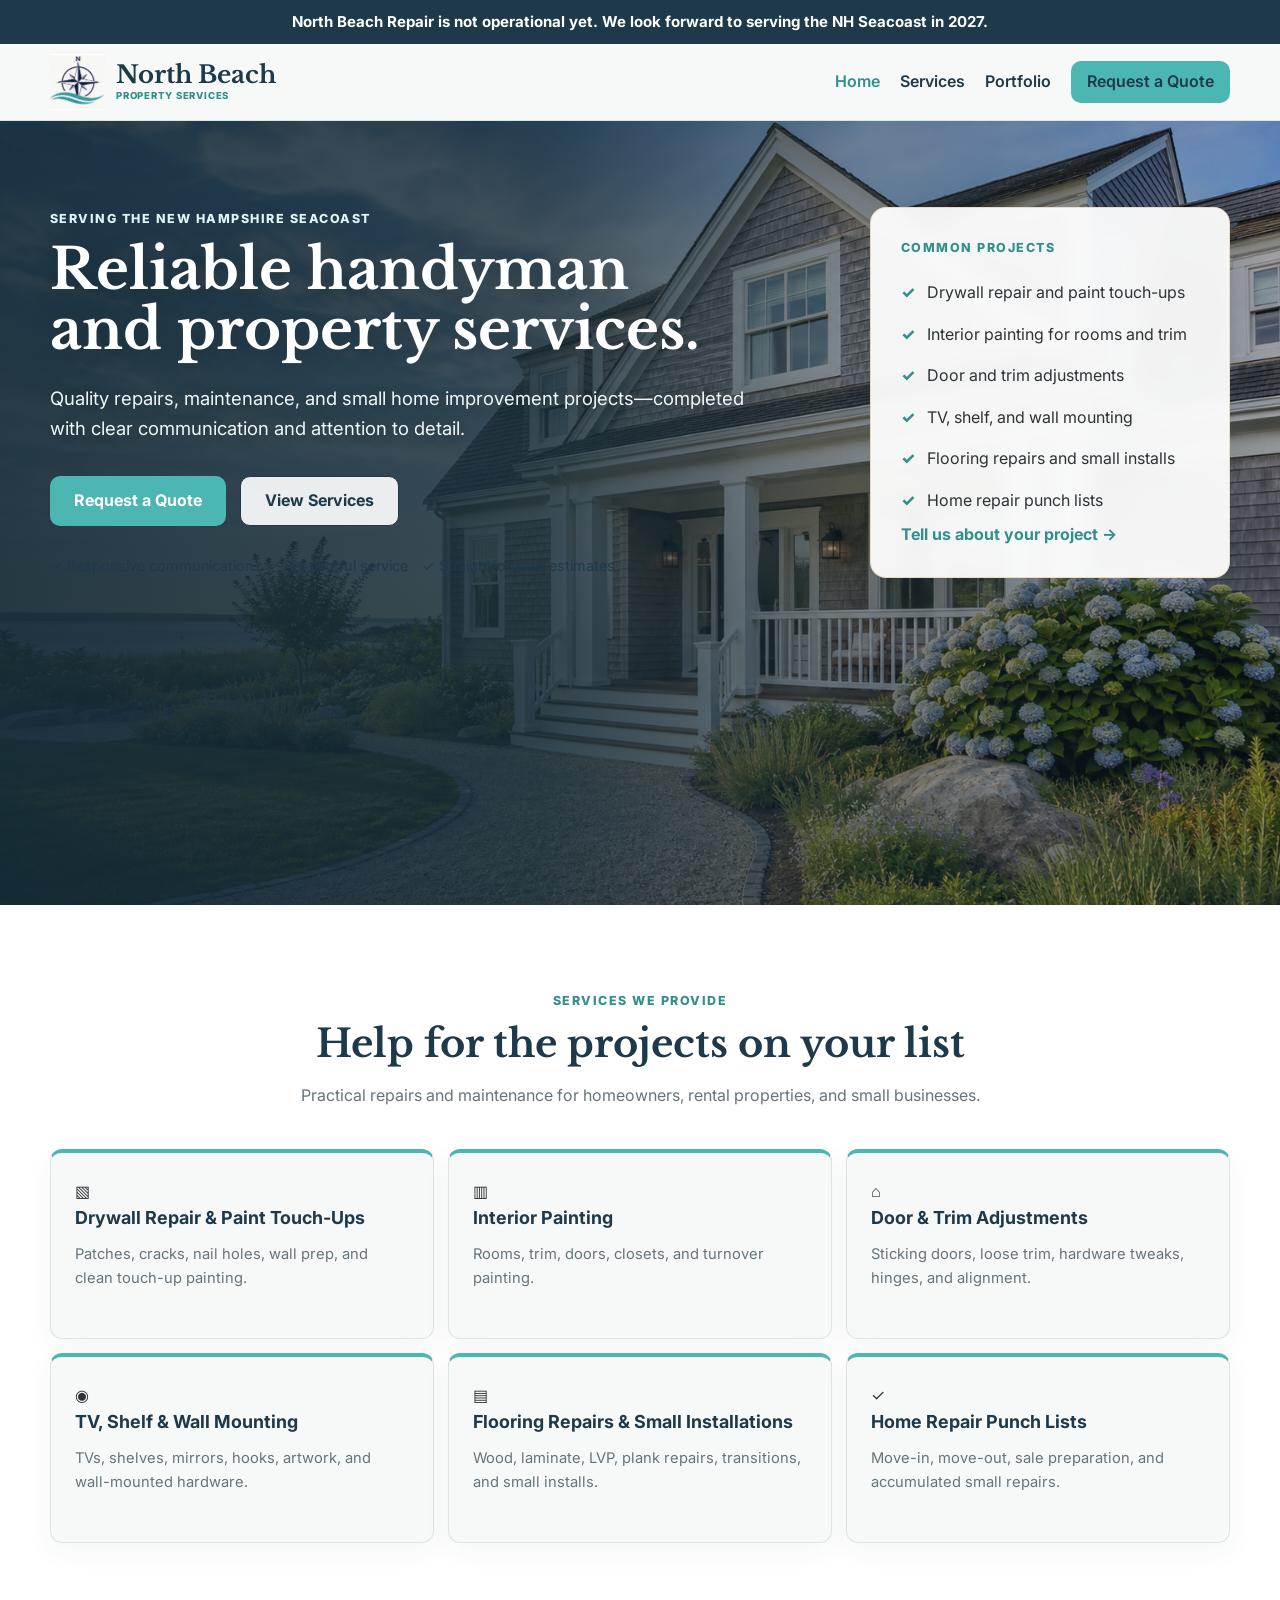
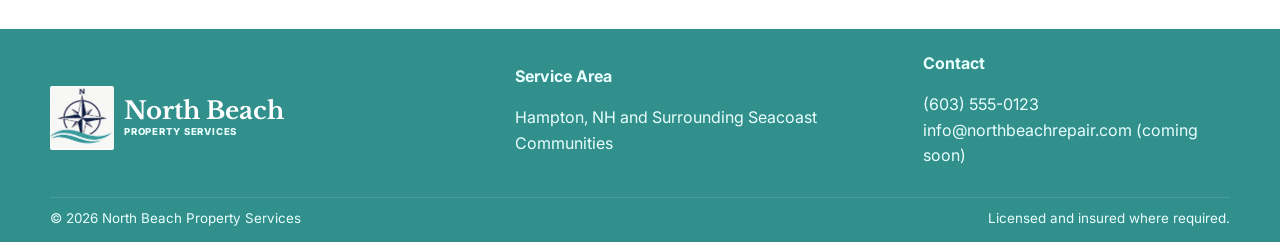
==== commit c4d8dd92: "Update production launch banner wording" ====
--- a/index.html
+++ b/index.html
@@ -3,8 +3,8 @@
 <head>
   <meta charset="UTF-8" />
   <meta name="viewport" content="width=device-width, initial-scale=1.0" />
-  <meta name="description" content="North Beach Repair provides dependable repair, maintenance, and improvement services across the New Hampshire Seacoast." />
-  <title>North Beach Repair | Repair, Maintenance & Improvements</title>
+  <meta name="description" content="North Beach Property Services provides dependable handyman, repair, and property maintenance services across the New Hampshire Seacoast." />
+  <title>North Beach Property Services | Handyman & Property Maintenance</title>
   <link rel="preconnect" href="https://fonts.googleapis.com">
   <link rel="preconnect" href="https://fonts.gstatic.com" crossorigin>
   <link href="https://fonts.googleapis.com/css2?family=Inter:wght@400;500;600;700&family=Libre+Baskerville:wght@400;700&display=swap" rel="stylesheet">
@@ -13,14 +13,14 @@
 <body>
   <header class="site-header">
     <div class="launch-banner">
-      <div class="container">North Beach Repair is currently preparing for launch. We look forward to serving the NH Seacoast in 2027.</div>
+      <div class="container">North Beach Repair is not operational yet. We look forward to serving the NH Seacoast in 2027.</div>
     </div>
     <div class="container nav-wrap">
-      <a class="brand" href="index.html" aria-label="North Beach Repair home">
+      <a class="brand" href="index.html" aria-label="North Beach Property Services home">
         <span class="logo-mark" aria-hidden="true"></span>
         <span class="brand-text">
-          <span class="brand-name">North Beach Repair</span>
-          <span class="brand-subtitle">Repair, Maintenance &amp; Improvements</span>
+          <span class="brand-name">North Beach</span>
+          <span class="brand-subtitle">Property Services</span>
         </span>
       </a>
       <button class="menu-button" aria-label="Open navigation" aria-expanded="false">&#9776;</button>
@@ -28,7 +28,7 @@
         <a class="active" href="index.html">Home</a>
         <a href="#services">Services</a>
         <a href="portfolio.html">Portfolio</a>
-        <a class="button button-small" href="quote.html">Request a Quote</a>
+        <a class="button button-small button-disabled" href="#" aria-disabled="true" data-launch-href="quote.html">Request a Quote</a>
       </nav>
     </div>
   </header>
@@ -39,41 +39,33 @@
       <div class="container hero-grid">
         <div class="hero-copy-wrap">
           <p class="eyebrow">Serving the New Hampshire Seacoast</p>
-          <h1>Quality Home Repairs for the NH Seacoast</h1>
+          <h1>Reliable handyman and property services.</h1>
           <p class="hero-copy">
-            From drywall repairs and painting to fixture installation and finish carpentry, North Beach Repair provides dependable craftsmanship with clear communication and upfront pricing.
+            Quality repairs, maintenance, and small home improvement projects—completed
+            with clear communication and attention to detail.
           </p>
           <div class="hero-actions">
-            <a class="button" href="quote.html">Request a Quote</a>
+            <a class="button button-disabled" href="#" aria-disabled="true" data-launch-href="quote.html">Request a Quote</a>
             <a class="button button-secondary" href="#services">View Services</a>
+          </div>
+          <div class="trust-row">
+            <span>✓ Responsive communication</span>
+            <span>✓ Respectful service</span>
+            <span>✓ Straightforward estimates</span>
           </div>
         </div>
         <aside class="hero-card">
-          <p class="eyebrow">Why homeowners call</p>
-          <ul class="check-list trust-list">
-            <li>Serving the NH Seacoast</li>
-            <li>Prompt Communication</li>
-            <li>Quality Workmanship</li>
-            <li>Respect for Your Home</li>
+          <p class="eyebrow">Common projects</p>
+          <ul class="check-list">
+            <li>Drywall repair and paint touch-ups</li>
+            <li>Interior painting for rooms and trim</li>
+            <li>Door and trim adjustments</li>
+            <li>TV, shelf, and wall mounting</li>
+            <li>Flooring repairs and small installs</li>
+            <li>Home repair punch lists</li>
           </ul>
+          <a class="text-link link-disabled" href="#" aria-disabled="true" data-launch-href="quote.html">Tell us about your project →</a>
         </aside>
-      </div>
-    </section>
-
-    <section class="section about-section" id="about">
-      <div class="container about-grid">
-        <div class="section-heading">
-          <p class="eyebrow">About North Beach Repair</p>
-          <h2>Building a dependable local repair business with care and intention.</h2>
-        </div>
-        <div class="about-copy">
-          <p>
-            North Beach Repair is being developed as a part-time handyman business with the goal of growing into a full-time service for the NH Seacoast. My mission is simple. Respond to inquiries in a timely manner and show up when scheduled to provide careful, reliable home repair work while building a business that creates more flexibility and time for my family.
-          </p>
-          <p>
-            My background in mechanical engineering shaped the way I approach repair work: perform a detailed inspection, understand the problem, and choose a clean, durable fix. My focus is on straightforward communication, thoughtful workmanship, respect for the homes where the work is done, and doing the job properly without cutting corners or relying on short term solutions.
-          </p>
-        </div>
       </div>
     </section>
 
@@ -81,16 +73,16 @@
       <div class="container">
         <div class="section-heading centered">
           <p class="eyebrow">Services we provide</p>
-          <h2>Focused help for common home repair needs</h2>
-          <p>Practical repair, installation, and finish work for homeowners, rental properties, and small businesses across the NH Seacoast.</p>
+          <h2>Help for the projects on your list</h2>
+          <p>Practical repairs and maintenance for homeowners, rental properties, and small businesses.</p>
         </div>
         <div class="service-grid">
-          <article class="service-card"><h3>Drywall & Surface Repair</h3><p>Patch holes, repair cracks, prep wall surfaces, and blend touch-up paint for a clean finished result.</p></article>
-          <article class="service-card"><h3>Painting & Finish Work</h3><p>Refresh rooms, trim, doors, closets, and rental turnovers with careful prep and neat paint lines.</p></article>
-          <article class="service-card"><h3>Doors, Trim & Hardware</h3><p>Adjust sticking doors, tighten hinges, repair loose trim, caulk gaps, and tune up everyday hardware.</p></article>
-          <article class="service-card"><h3>Mounting & Installation</h3><p>Install shelves, mirrors, hooks, curtain hardware, artwork, and wall-mounted fixtures with secure placement.</p></article>
-          <article class="service-card"><h3>Flooring Touch-Ups</h3><p>Handle small flooring repairs, plank replacements, transitions, thresholds, and minor finish corrections.</p></article>
-          <article class="service-card"><h3>Punch-List Repairs</h3><p>Group small repairs into one efficient visit for move-ins, move-outs, sale prep, or overdue home fixes.</p></article>
+          <article class="service-card"><span class="service-icon">▧</span><h3>Drywall Repair & Paint Touch-Ups</h3><p>Patches, cracks, nail holes, wall prep, and clean touch-up painting.</p></article>
+          <article class="service-card"><span class="service-icon">▥</span><h3>Interior Painting</h3><p>Rooms, trim, doors, closets, and turnover painting.</p></article>
+          <article class="service-card"><span class="service-icon">⌂</span><h3>Door & Trim Adjustments</h3><p>Sticking doors, loose trim, hardware tweaks, hinges, and alignment.</p></article>
+          <article class="service-card"><span class="service-icon">◉</span><h3>TV, Shelf & Wall Mounting</h3><p>TVs, shelves, mirrors, hooks, artwork, and wall-mounted hardware.</p></article>
+          <article class="service-card"><span class="service-icon">▤</span><h3>Flooring Repairs & Small Installations</h3><p>Wood, laminate, LVP, plank repairs, transitions, and small installs.</p></article>
+          <article class="service-card"><span class="service-icon">✓</span><h3>Home Repair Punch Lists</h3><p>Move-in, move-out, sale preparation, and accumulated small repairs.</p></article>
         </div>
       </div>
     </section>
@@ -99,18 +91,18 @@
 
   <footer class="site-footer">
     <div class="container footer-grid">
-      <div class="footer-brand" aria-label="North Beach Repair">
+      <div class="footer-brand" aria-label="North Beach Property Services">
         <span class="logo-mark" aria-hidden="true"></span>
         <span class="brand-text">
-          <span class="brand-name">North Beach Repair</span>
-          <span class="brand-subtitle">Repair, Maintenance &amp; Improvements</span>
+          <span class="brand-name">North Beach</span>
+          <span class="brand-subtitle">Property Services</span>
         </span>
       </div>
       <div><strong>Service Area</strong><p>Hampton, NH and Surrounding Seacoast Communities</p></div>
       <div><strong>Contact</strong><p><a href="tel:+16035550123">(603) 555-0123</a><br><a href="mailto:info@northbeachrepair.com">info@northbeachrepair.com</a> (coming soon)</p></div>
     </div>
     <div class="container footer-bottom">
-      <span>© <span id="year"></span> North Beach Repair</span>
+      <span>© <span id="year"></span> North Beach Property Services</span>
       <span>Licensed and insured where required.</span>
     </div>
   </footer>
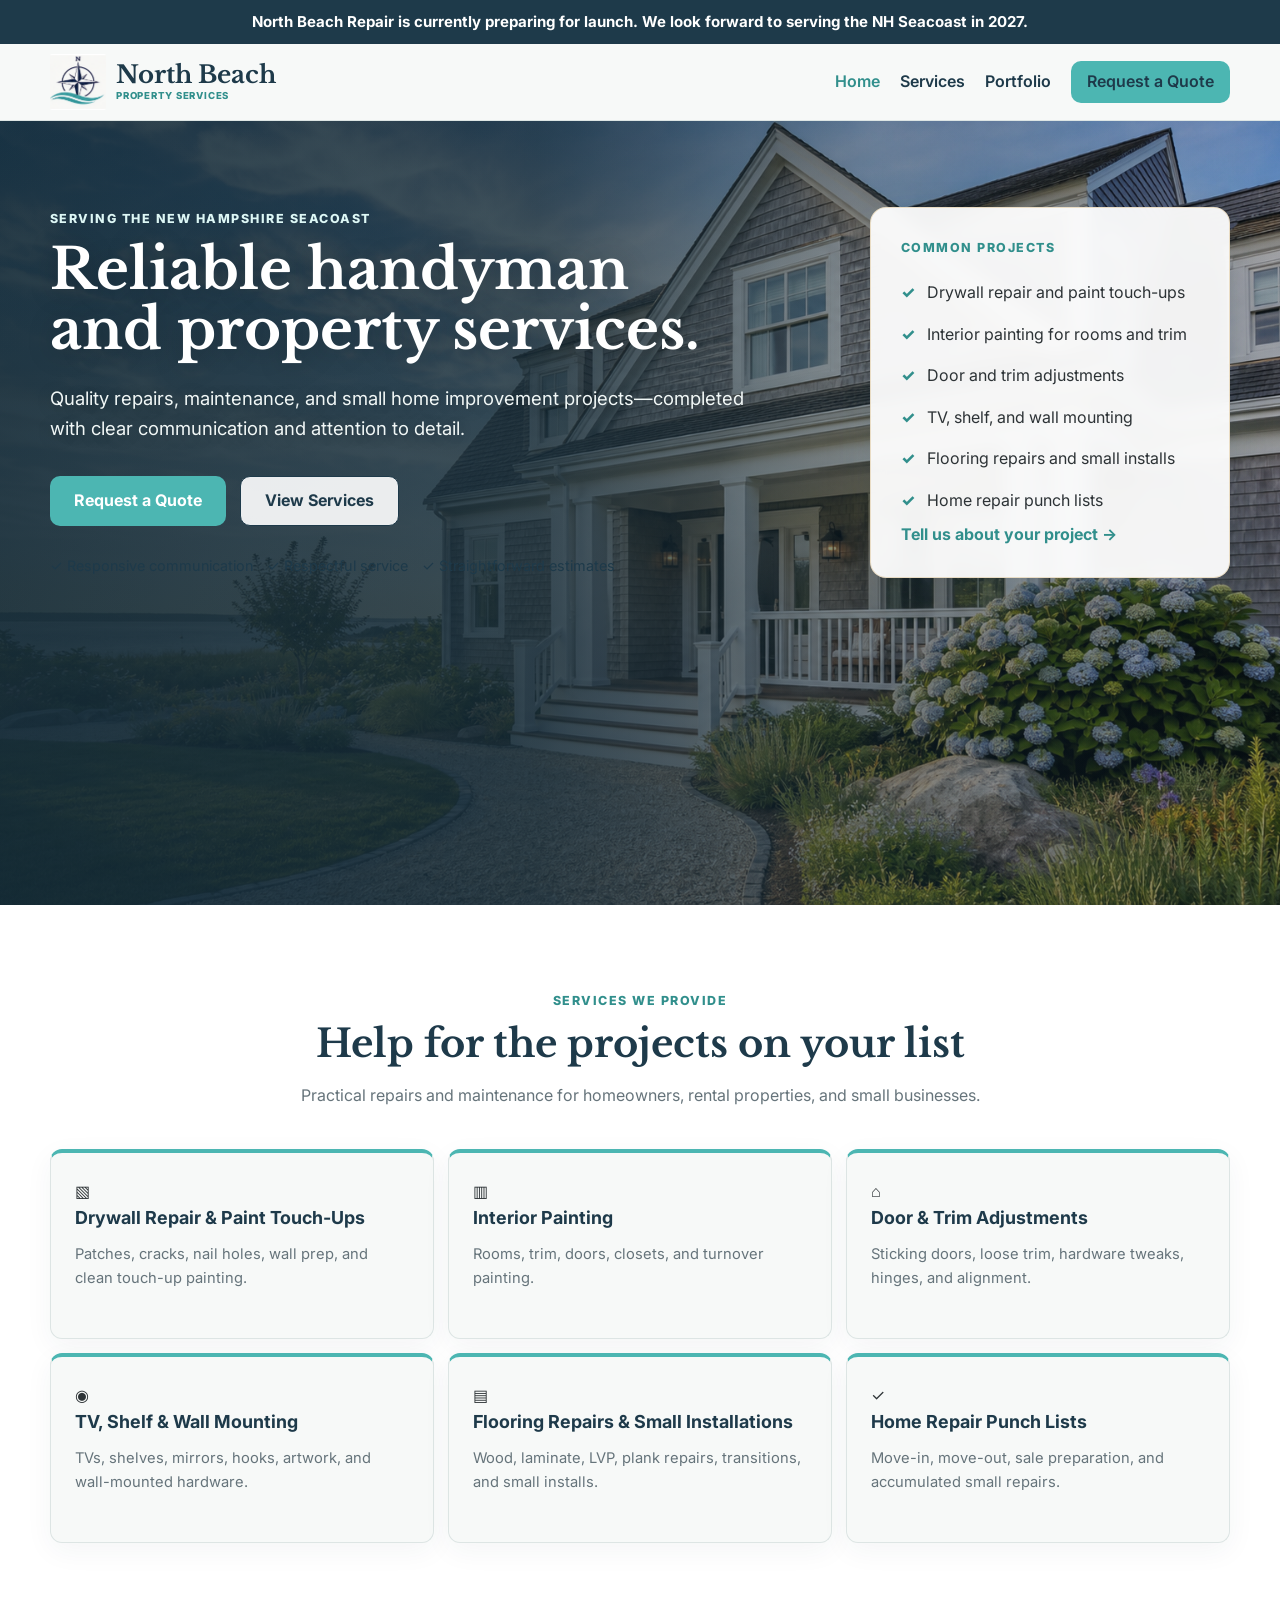
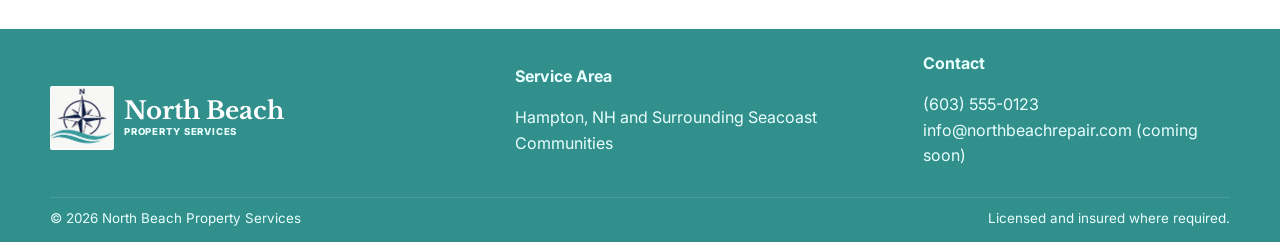
==== commit f89496da: "Revert "Update production launch banner wording" This reverts commit c4d8dd92641d8cda456ecbca24cd884" ====
--- a/index.html
+++ b/index.html
@@ -13,7 +13,7 @@
 <body>
   <header class="site-header">
     <div class="launch-banner">
-      <div class="container">North Beach Repair is not operational yet. We look forward to serving the NH Seacoast in 2027.</div>
+      <div class="container">North Beach Repair is currently preparing for launch. We look forward to serving the NH Seacoast in 2027.</div>
     </div>
     <div class="container nav-wrap">
       <a class="brand" href="index.html" aria-label="North Beach Property Services home">
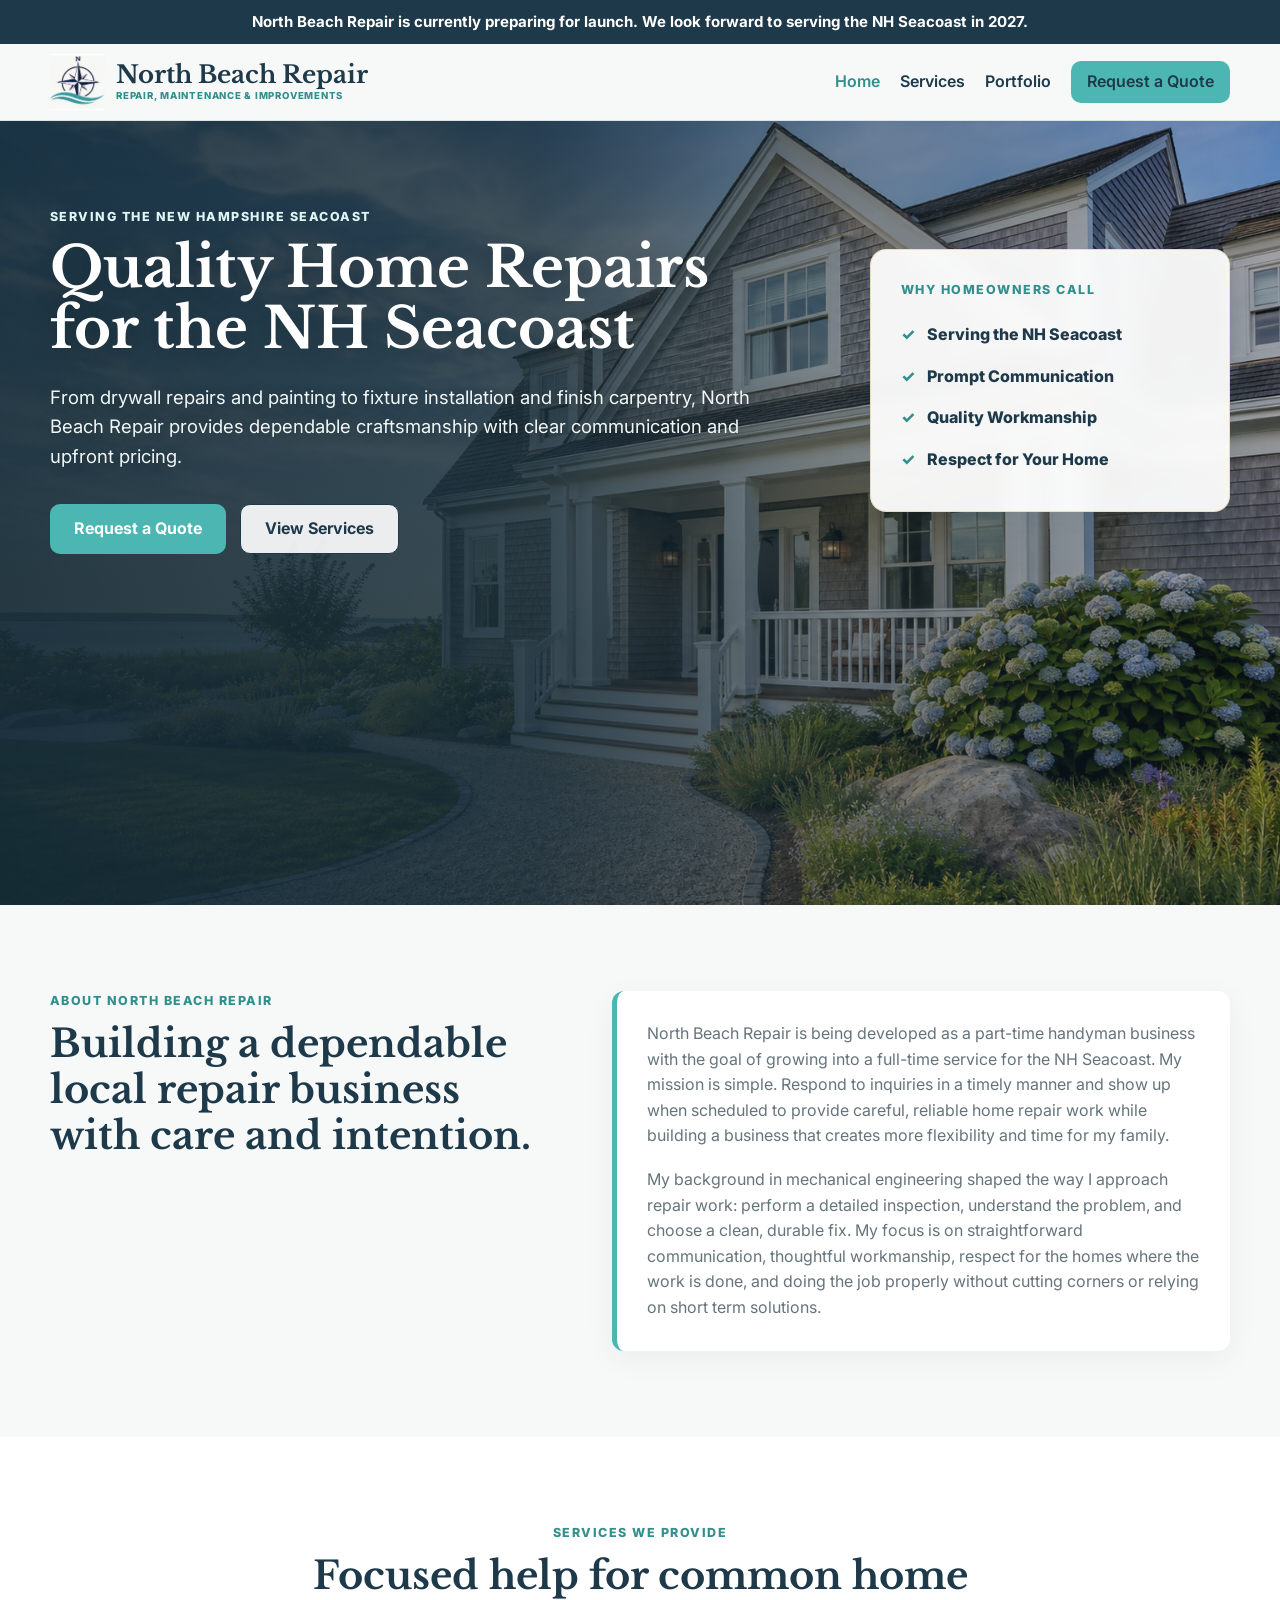
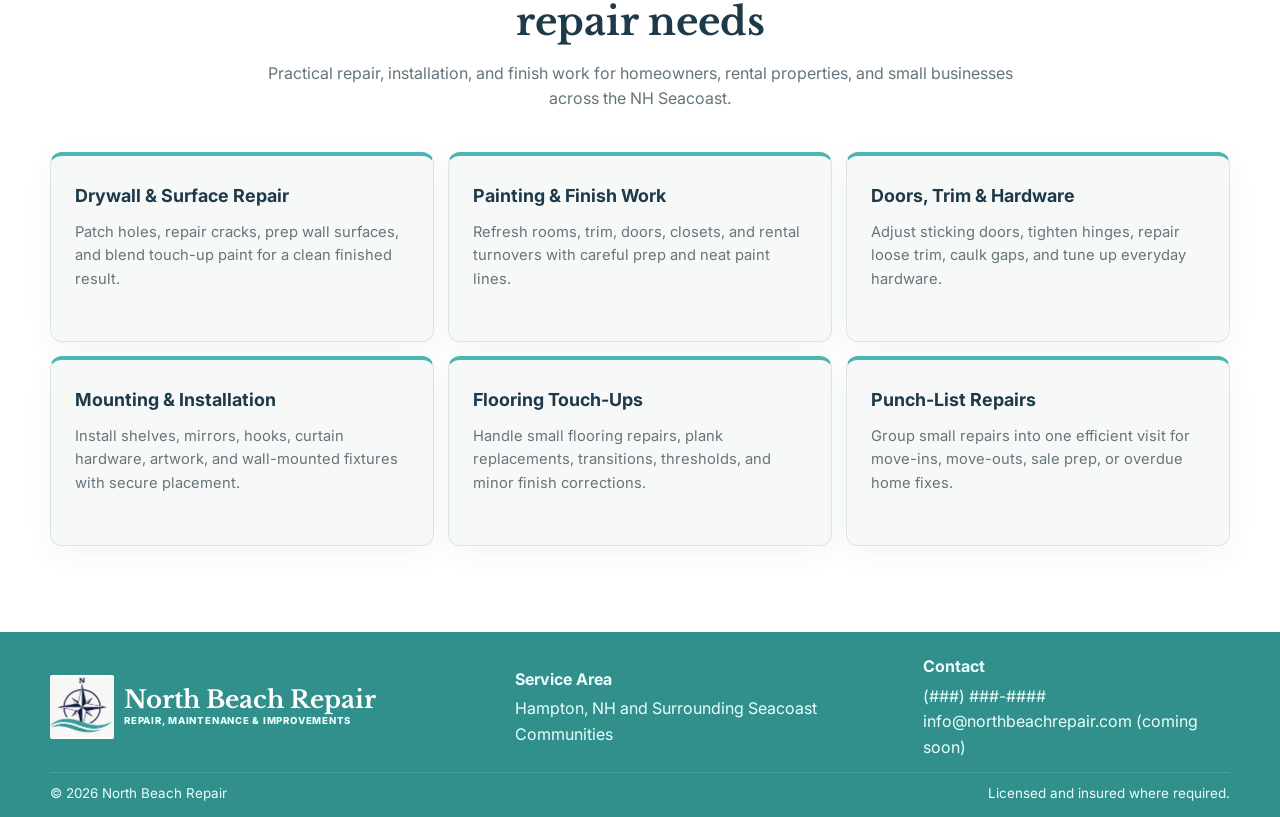
==== commit edbdef70: "Remove outdated portfolio images and update contact information across multiple pages" ====
--- a/index.html
+++ b/index.html
@@ -3,8 +3,8 @@
 <head>
   <meta charset="UTF-8" />
   <meta name="viewport" content="width=device-width, initial-scale=1.0" />
-  <meta name="description" content="North Beach Property Services provides dependable handyman, repair, and property maintenance services across the New Hampshire Seacoast." />
-  <title>North Beach Property Services | Handyman & Property Maintenance</title>
+  <meta name="description" content="North Beach Repair provides dependable repair, maintenance, and improvement services across the New Hampshire Seacoast." />
+  <title>North Beach Repair | Repair, Maintenance & Improvements</title>
   <link rel="preconnect" href="https://fonts.googleapis.com">
   <link rel="preconnect" href="https://fonts.gstatic.com" crossorigin>
   <link href="https://fonts.googleapis.com/css2?family=Inter:wght@400;500;600;700&family=Libre+Baskerville:wght@400;700&display=swap" rel="stylesheet">
@@ -16,11 +16,11 @@
       <div class="container">North Beach Repair is currently preparing for launch. We look forward to serving the NH Seacoast in 2027.</div>
     </div>
     <div class="container nav-wrap">
-      <a class="brand" href="index.html" aria-label="North Beach Property Services home">
+      <a class="brand" href="index.html" aria-label="North Beach Repair home">
         <span class="logo-mark" aria-hidden="true"></span>
         <span class="brand-text">
-          <span class="brand-name">North Beach</span>
-          <span class="brand-subtitle">Property Services</span>
+          <span class="brand-name">North Beach Repair</span>
+          <span class="brand-subtitle">Repair, Maintenance &amp; Improvements</span>
         </span>
       </a>
       <button class="menu-button" aria-label="Open navigation" aria-expanded="false">&#9776;</button>
@@ -28,7 +28,7 @@
         <a class="active" href="index.html">Home</a>
         <a href="#services">Services</a>
         <a href="portfolio.html">Portfolio</a>
-        <a class="button button-small button-disabled" href="#" aria-disabled="true" data-launch-href="quote.html">Request a Quote</a>
+        <a class="button button-small" href="quote.html">Request a Quote</a>
       </nav>
     </div>
   </header>
@@ -39,33 +39,41 @@
       <div class="container hero-grid">
         <div class="hero-copy-wrap">
           <p class="eyebrow">Serving the New Hampshire Seacoast</p>
-          <h1>Reliable handyman and property services.</h1>
+          <h1>Quality Home Repairs for the NH Seacoast</h1>
           <p class="hero-copy">
-            Quality repairs, maintenance, and small home improvement projects—completed
-            with clear communication and attention to detail.
+            From drywall repairs and painting to fixture installation and finish carpentry, North Beach Repair provides dependable craftsmanship with clear communication and upfront pricing.
           </p>
           <div class="hero-actions">
-            <a class="button button-disabled" href="#" aria-disabled="true" data-launch-href="quote.html">Request a Quote</a>
+            <a class="button" href="quote.html">Request a Quote</a>
             <a class="button button-secondary" href="#services">View Services</a>
-          </div>
-          <div class="trust-row">
-            <span>✓ Responsive communication</span>
-            <span>✓ Respectful service</span>
-            <span>✓ Straightforward estimates</span>
           </div>
         </div>
         <aside class="hero-card">
-          <p class="eyebrow">Common projects</p>
-          <ul class="check-list">
-            <li>Drywall repair and paint touch-ups</li>
-            <li>Interior painting for rooms and trim</li>
-            <li>Door and trim adjustments</li>
-            <li>TV, shelf, and wall mounting</li>
-            <li>Flooring repairs and small installs</li>
-            <li>Home repair punch lists</li>
+          <p class="eyebrow">Why homeowners call</p>
+          <ul class="check-list trust-list">
+            <li>Serving the NH Seacoast</li>
+            <li>Prompt Communication</li>
+            <li>Quality Workmanship</li>
+            <li>Respect for Your Home</li>
           </ul>
-          <a class="text-link link-disabled" href="#" aria-disabled="true" data-launch-href="quote.html">Tell us about your project →</a>
         </aside>
+      </div>
+    </section>
+
+    <section class="section about-section" id="about">
+      <div class="container about-grid">
+        <div class="section-heading">
+          <p class="eyebrow">About North Beach Repair</p>
+          <h2>Building a dependable local repair business with care and intention.</h2>
+        </div>
+        <div class="about-copy">
+          <p>
+            North Beach Repair is being developed as a part-time handyman business with the goal of growing into a full-time service for the NH Seacoast. My mission is simple. Respond to inquiries in a timely manner and show up when scheduled to provide careful, reliable home repair work while building a business that creates more flexibility and time for my family.
+          </p>
+          <p>
+            My background in mechanical engineering shaped the way I approach repair work: perform a detailed inspection, understand the problem, and choose a clean, durable fix. My focus is on straightforward communication, thoughtful workmanship, respect for the homes where the work is done, and doing the job properly without cutting corners or relying on short term solutions.
+          </p>
+        </div>
       </div>
     </section>
 
@@ -73,16 +81,16 @@
       <div class="container">
         <div class="section-heading centered">
           <p class="eyebrow">Services we provide</p>
-          <h2>Help for the projects on your list</h2>
-          <p>Practical repairs and maintenance for homeowners, rental properties, and small businesses.</p>
+          <h2>Focused help for common home repair needs</h2>
+          <p>Practical repair, installation, and finish work for homeowners, rental properties, and small businesses across the NH Seacoast.</p>
         </div>
         <div class="service-grid">
-          <article class="service-card"><span class="service-icon">▧</span><h3>Drywall Repair & Paint Touch-Ups</h3><p>Patches, cracks, nail holes, wall prep, and clean touch-up painting.</p></article>
-          <article class="service-card"><span class="service-icon">▥</span><h3>Interior Painting</h3><p>Rooms, trim, doors, closets, and turnover painting.</p></article>
-          <article class="service-card"><span class="service-icon">⌂</span><h3>Door & Trim Adjustments</h3><p>Sticking doors, loose trim, hardware tweaks, hinges, and alignment.</p></article>
-          <article class="service-card"><span class="service-icon">◉</span><h3>TV, Shelf & Wall Mounting</h3><p>TVs, shelves, mirrors, hooks, artwork, and wall-mounted hardware.</p></article>
-          <article class="service-card"><span class="service-icon">▤</span><h3>Flooring Repairs & Small Installations</h3><p>Wood, laminate, LVP, plank repairs, transitions, and small installs.</p></article>
-          <article class="service-card"><span class="service-icon">✓</span><h3>Home Repair Punch Lists</h3><p>Move-in, move-out, sale preparation, and accumulated small repairs.</p></article>
+          <article class="service-card"><h3>Drywall & Surface Repair</h3><p>Patch holes, repair cracks, prep wall surfaces, and blend touch-up paint for a clean finished result.</p></article>
+          <article class="service-card"><h3>Painting & Finish Work</h3><p>Refresh rooms, trim, doors, closets, and rental turnovers with careful prep and neat paint lines.</p></article>
+          <article class="service-card"><h3>Doors, Trim & Hardware</h3><p>Adjust sticking doors, tighten hinges, repair loose trim, caulk gaps, and tune up everyday hardware.</p></article>
+          <article class="service-card"><h3>Mounting & Installation</h3><p>Install shelves, mirrors, hooks, curtain hardware, artwork, and wall-mounted fixtures with secure placement.</p></article>
+          <article class="service-card"><h3>Flooring Touch-Ups</h3><p>Handle small flooring repairs, plank replacements, transitions, thresholds, and minor finish corrections.</p></article>
+          <article class="service-card"><h3>Punch-List Repairs</h3><p>Group small repairs into one efficient visit for move-ins, move-outs, sale prep, or overdue home fixes.</p></article>
         </div>
       </div>
     </section>
@@ -91,18 +99,18 @@
 
   <footer class="site-footer">
     <div class="container footer-grid">
-      <div class="footer-brand" aria-label="North Beach Property Services">
+      <div class="footer-brand" aria-label="North Beach Repair">
         <span class="logo-mark" aria-hidden="true"></span>
         <span class="brand-text">
-          <span class="brand-name">North Beach</span>
-          <span class="brand-subtitle">Property Services</span>
+          <span class="brand-name">North Beach Repair</span>
+          <span class="brand-subtitle">Repair, Maintenance &amp; Improvements</span>
         </span>
       </div>
       <div><strong>Service Area</strong><p>Hampton, NH and Surrounding Seacoast Communities</p></div>
-      <div><strong>Contact</strong><p><a href="tel:+16035550123">(603) 555-0123</a><br><a href="mailto:info@northbeachrepair.com">info@northbeachrepair.com</a> (coming soon)</p></div>
+      <div><strong>Contact</strong><p>(###) ###-####<br><a href="mailto:info@northbeachrepair.com">info@northbeachrepair.com</a> (coming soon)</p></div>
     </div>
     <div class="container footer-bottom">
-      <span>© <span id="year"></span> North Beach Property Services</span>
+      <span>© <span id="year"></span> North Beach Repair</span>
       <span>Licensed and insured where required.</span>
     </div>
   </footer>
--- a/styles.css
+++ b/styles.css
@@ -79,14 +79,9 @@
 .service-card h3 { margin:0 0 10px; font-size:1.12rem; }
 .service-card p { margin:0; color:var(--muted); font-size:.92rem; }
 .portfolio-gallery-section { background:var(--white); }
-.portfolio-grid { display:grid; gap:22px; }
-.portfolio-card { display:grid; grid-template-columns:minmax(0,1.2fr) minmax(280px,.8fr); gap:24px; align-items:center; padding:24px; border:1px solid var(--line); border-radius:var(--radius); background:var(--foam); box-shadow:0 8px 30px rgba(30,58,74,.06); }
-.before-after { display:grid; grid-template-columns:1fr 1fr; gap:12px; }
-.project-photo { position:relative; aspect-ratio:4/3; overflow:hidden; border:1px solid var(--sand); border-radius:12px; background:#E8ECE9; }
-.project-photo img { display:block; width:100%; height:100%; object-fit:cover; }
-.project-photo span { position:absolute; z-index:2; top:12px; left:12px; padding:5px 10px; border-radius:999px; color:var(--slate); background:rgba(255,255,255,.88); font-size:.78rem; font-weight:800; text-transform:uppercase; letter-spacing:.08em; }
-.portfolio-copy h3 { margin:0 0 8px; font-size:1.35rem; }
-.portfolio-copy p:not(.eyebrow) { margin:0; color:var(--muted); }
+.portfolio-note { max-width:760px; margin:0 auto; padding:34px; text-align:center; border:1px solid var(--line); border-top:4px solid var(--seafoam); border-radius:12px; background:var(--foam); box-shadow:0 8px 30px rgba(30,58,74,.06); }
+.portfolio-note h3 { margin:0 0 8px; font-size:1.35rem; }
+.portfolio-note p { margin:0; color:var(--muted); }
 .process-section { background:linear-gradient(135deg,#F2EBDD,var(--foam)); }
 .steps { display:grid; grid-template-columns:repeat(3,1fr); gap:24px; }
 .steps article { padding:30px; text-align:center; background:rgba(255,255,255,.86); border:1px solid var(--sand); border-radius:var(--radius); }
@@ -104,7 +99,8 @@
 .footer-brand .logo-mark { width:64px; height:64px; }
 .footer-brand .brand-name { color:var(--white); }
 .footer-brand .brand-subtitle { color:inherit; }
-.site-footer p { color:#E9FFFE; }
+.site-footer strong { display:block; margin-bottom:4px; }
+.site-footer p { margin:0; color:#E9FFFE; }
 .site-footer a { text-decoration:none; }
 .footer-bottom { display:flex; justify-content:space-between; gap:20px; margin-top:12px; padding-top:10px; border-top:1px solid rgba(255,255,255,.12); font-size:.84rem; }
 .page-hero { position:relative; overflow:hidden; padding:28px 0 72px; background:linear-gradient(105deg,rgba(247,249,248,.98) 0%,rgba(247,249,248,.94) 58%,rgba(247,249,248,.35) 78%), linear-gradient(140deg,#d9eceb,#a9cfcd); }
@@ -127,6 +123,7 @@
 .form-section-heading { display:flex; gap:16px; align-items:flex-start; margin-bottom:26px; }
 .form-section-heading h2 { margin:0; }
 .form-section-heading p { margin:2px 0 0; color:var(--muted); }
+.pricing-note { margin-bottom:24px; padding:16px 18px; color:var(--slate); background:var(--foam); border:1px solid var(--sand); border-left:5px solid var(--seafoam); border-radius:10px; }
 .quote-sidebar { display:grid; gap:18px; position:sticky; top:104px; }
 .sidebar-card { padding:24px; }
 .sidebar-card h3 { margin-top:0; }
@@ -137,6 +134,6 @@
 .jobber-embed iframe { display:block; width:100%; min-height:700px; border:0; }
 .jobber-placeholder { display:grid; min-height:420px; place-content:center; padding:32px; text-align:center; color:var(--muted); background:var(--foam); border:2px dashed var(--sand); border-radius:12px; }
 .jobber-placeholder h3 { margin:0 0 8px; }
-@media(max-width:1000px){ .service-grid{grid-template-columns:repeat(3,1fr);} .hero-grid,.quote-hero-grid,.quote-layout,.area-grid,.footer-grid,.portfolio-card,.about-grid{grid-template-columns:1fr;} .quote-sidebar{position:static;} }
+@media(max-width:1000px){ .service-grid{grid-template-columns:repeat(3,1fr);} .hero-grid,.quote-hero-grid,.quote-layout,.area-grid,.footer-grid,.about-grid{grid-template-columns:1fr;} .quote-sidebar{position:static;} }
 @media(max-width:900px){ .menu-button{display:block;} .site-nav{display:none;position:absolute;top:76px;left:0;right:0;padding:20px;flex-direction:column;align-items:stretch;background:var(--foam);border-bottom:1px solid var(--line);} .site-nav.open{display:flex;} }
-@media(max-width:640px){ .container{width:min(100% - 28px,1180px);} .hero{min-height:auto;padding:62px 0 72px;} .hero-grid{gap:28px;} .section{padding:62px 0;} .service-grid,.steps,.before-after{grid-template-columns:1fr;} .portfolio-card{padding:18px;} .hero-actions,.trust-row,.cta-inner,.footer-bottom{flex-direction:column;align-items:stretch;} .button{width:100%;} .form-section{padding:24px 18px;} .logo-mark{width:50px;height:50px;} .brand-name{font-size:1.22rem;} .brand-subtitle{font-size:.49rem;letter-spacing:.06em;} .footer-brand .logo-mark{width:72px;height:72px;} }
+@media(max-width:640px){ .container{width:min(100% - 28px,1180px);} .hero{min-height:auto;padding:62px 0 72px;} .hero-grid{gap:28px;} .section{padding:62px 0;} .service-grid,.steps{grid-template-columns:1fr;} .portfolio-note{padding:26px 20px;} .hero-actions,.trust-row,.cta-inner,.footer-bottom{flex-direction:column;align-items:stretch;} .button{width:100%;} .form-section{padding:24px 18px;} .logo-mark{width:50px;height:50px;} .brand-name{font-size:1.22rem;} .brand-subtitle{font-size:.49rem;letter-spacing:.06em;} .footer-brand .logo-mark{width:72px;height:72px;} }
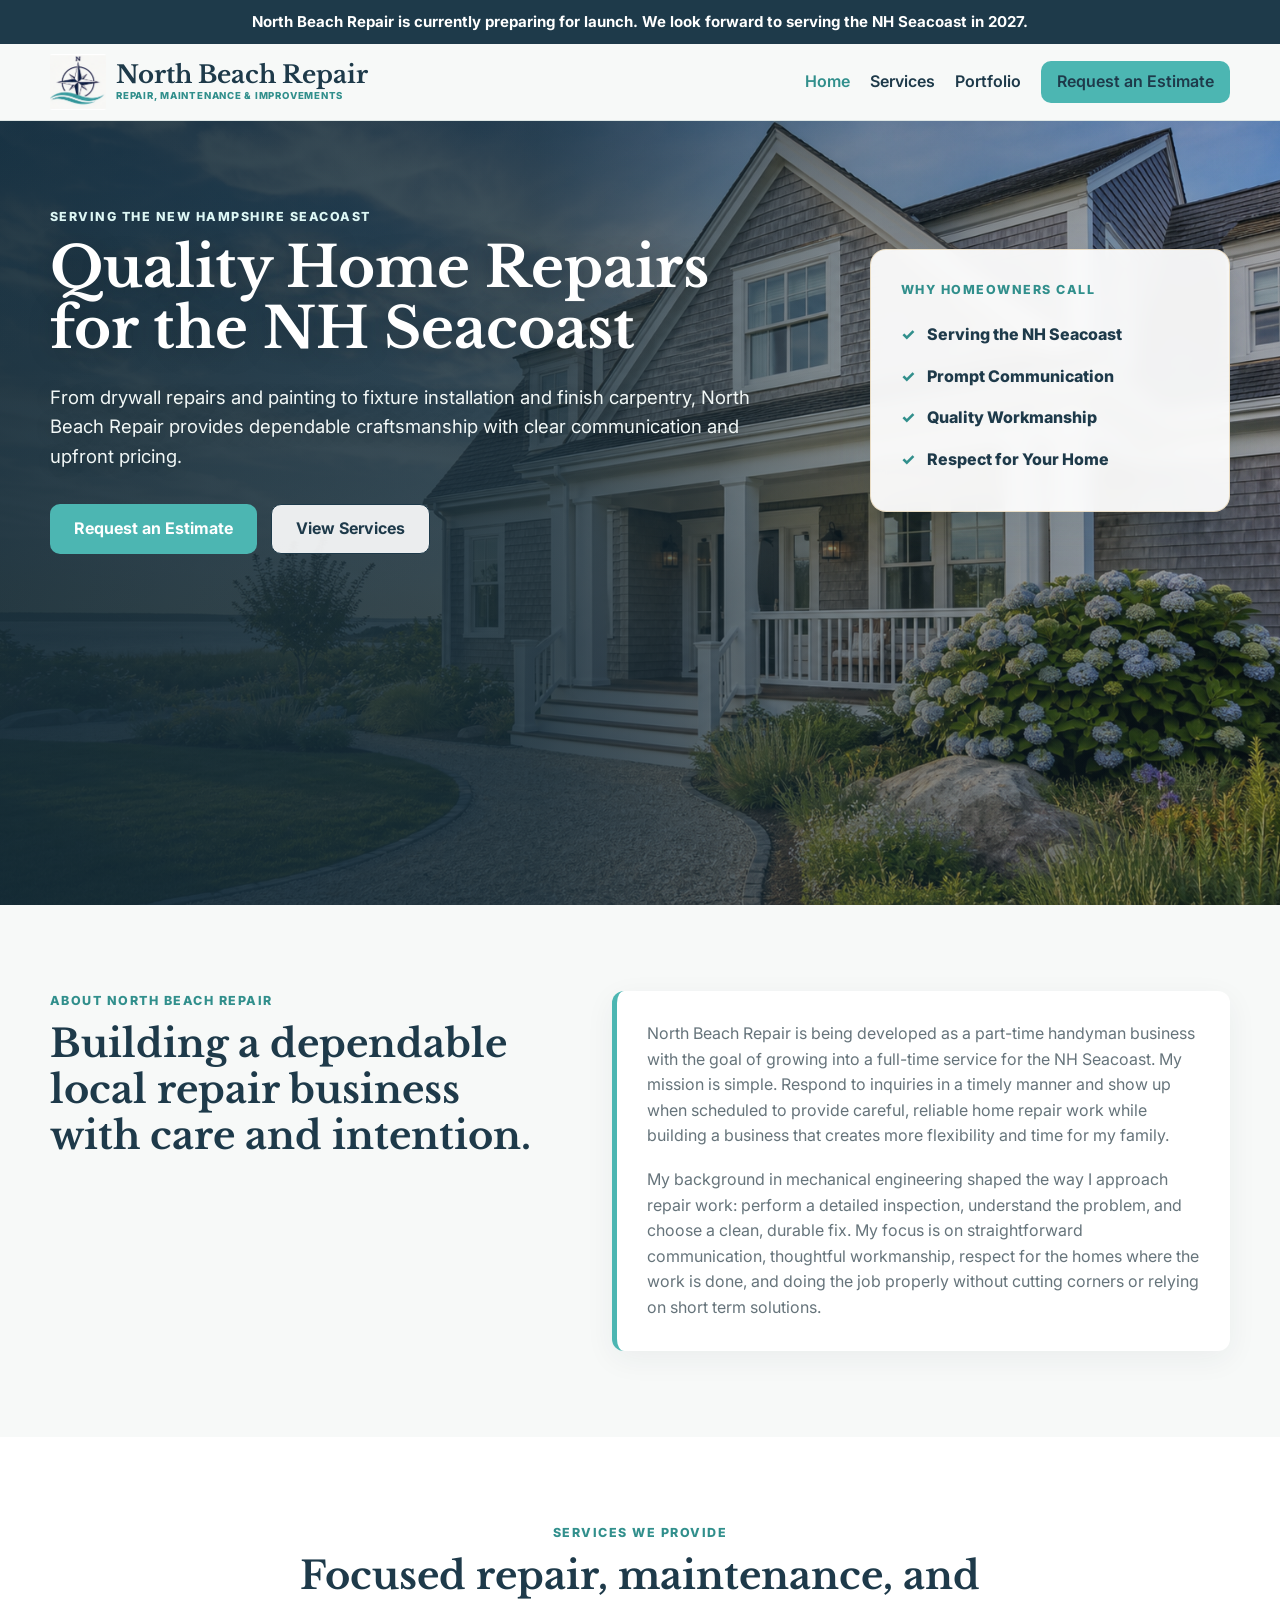
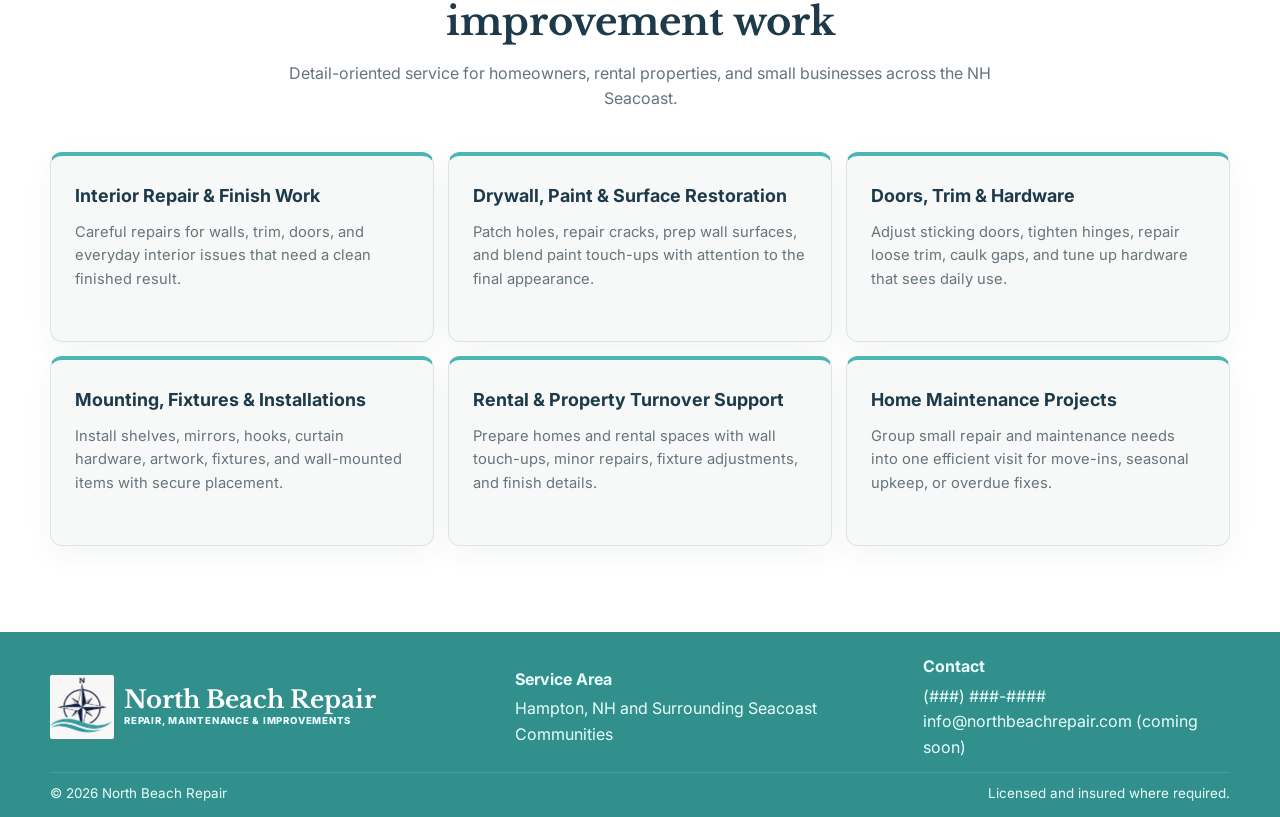
==== commit cb365d47: "Update terminology from "Quote" to "Estimate" across multiple pages for consistency" ====
--- a/index.html
+++ b/index.html
@@ -28,7 +28,7 @@
         <a class="active" href="index.html">Home</a>
         <a href="#services">Services</a>
         <a href="portfolio.html">Portfolio</a>
-        <a class="button button-small" href="quote.html">Request a Quote</a>
+        <a class="button button-small" href="quote.html">Request an Estimate</a>
       </nav>
     </div>
   </header>
@@ -44,7 +44,7 @@
             From drywall repairs and painting to fixture installation and finish carpentry, North Beach Repair provides dependable craftsmanship with clear communication and upfront pricing.
           </p>
           <div class="hero-actions">
-            <a class="button" href="quote.html">Request a Quote</a>
+            <a class="button" href="quote.html">Request an Estimate</a>
             <a class="button button-secondary" href="#services">View Services</a>
           </div>
         </div>
@@ -81,16 +81,16 @@
       <div class="container">
         <div class="section-heading centered">
           <p class="eyebrow">Services we provide</p>
-          <h2>Focused help for common home repair needs</h2>
-          <p>Practical repair, installation, and finish work for homeowners, rental properties, and small businesses across the NH Seacoast.</p>
+          <h2>Focused repair, maintenance, and improvement work</h2>
+          <p>Detail-oriented service for homeowners, rental properties, and small businesses across the NH Seacoast.</p>
         </div>
         <div class="service-grid">
-          <article class="service-card"><h3>Drywall & Surface Repair</h3><p>Patch holes, repair cracks, prep wall surfaces, and blend touch-up paint for a clean finished result.</p></article>
-          <article class="service-card"><h3>Painting & Finish Work</h3><p>Refresh rooms, trim, doors, closets, and rental turnovers with careful prep and neat paint lines.</p></article>
-          <article class="service-card"><h3>Doors, Trim & Hardware</h3><p>Adjust sticking doors, tighten hinges, repair loose trim, caulk gaps, and tune up everyday hardware.</p></article>
-          <article class="service-card"><h3>Mounting & Installation</h3><p>Install shelves, mirrors, hooks, curtain hardware, artwork, and wall-mounted fixtures with secure placement.</p></article>
-          <article class="service-card"><h3>Flooring Touch-Ups</h3><p>Handle small flooring repairs, plank replacements, transitions, thresholds, and minor finish corrections.</p></article>
-          <article class="service-card"><h3>Punch-List Repairs</h3><p>Group small repairs into one efficient visit for move-ins, move-outs, sale prep, or overdue home fixes.</p></article>
+          <article class="service-card"><h3>Interior Repair & Finish Work</h3><p>Careful repairs for walls, trim, doors, and everyday interior issues that need a clean finished result.</p></article>
+          <article class="service-card"><h3>Drywall, Paint & Surface Restoration</h3><p>Patch holes, repair cracks, prep wall surfaces, and blend paint touch-ups with attention to the final appearance.</p></article>
+          <article class="service-card"><h3>Doors, Trim & Hardware</h3><p>Adjust sticking doors, tighten hinges, repair loose trim, caulk gaps, and tune up hardware that sees daily use.</p></article>
+          <article class="service-card"><h3>Mounting, Fixtures & Installations</h3><p>Install shelves, mirrors, hooks, curtain hardware, artwork, fixtures, and wall-mounted items with secure placement.</p></article>
+          <article class="service-card"><h3>Rental & Property Turnover Support</h3><p>Prepare homes and rental spaces with wall touch-ups, minor repairs, fixture adjustments, and finish details.</p></article>
+          <article class="service-card"><h3>Home Maintenance Projects</h3><p>Group small repair and maintenance needs into one efficient visit for move-ins, seasonal upkeep, or overdue fixes.</p></article>
         </div>
       </div>
     </section>
